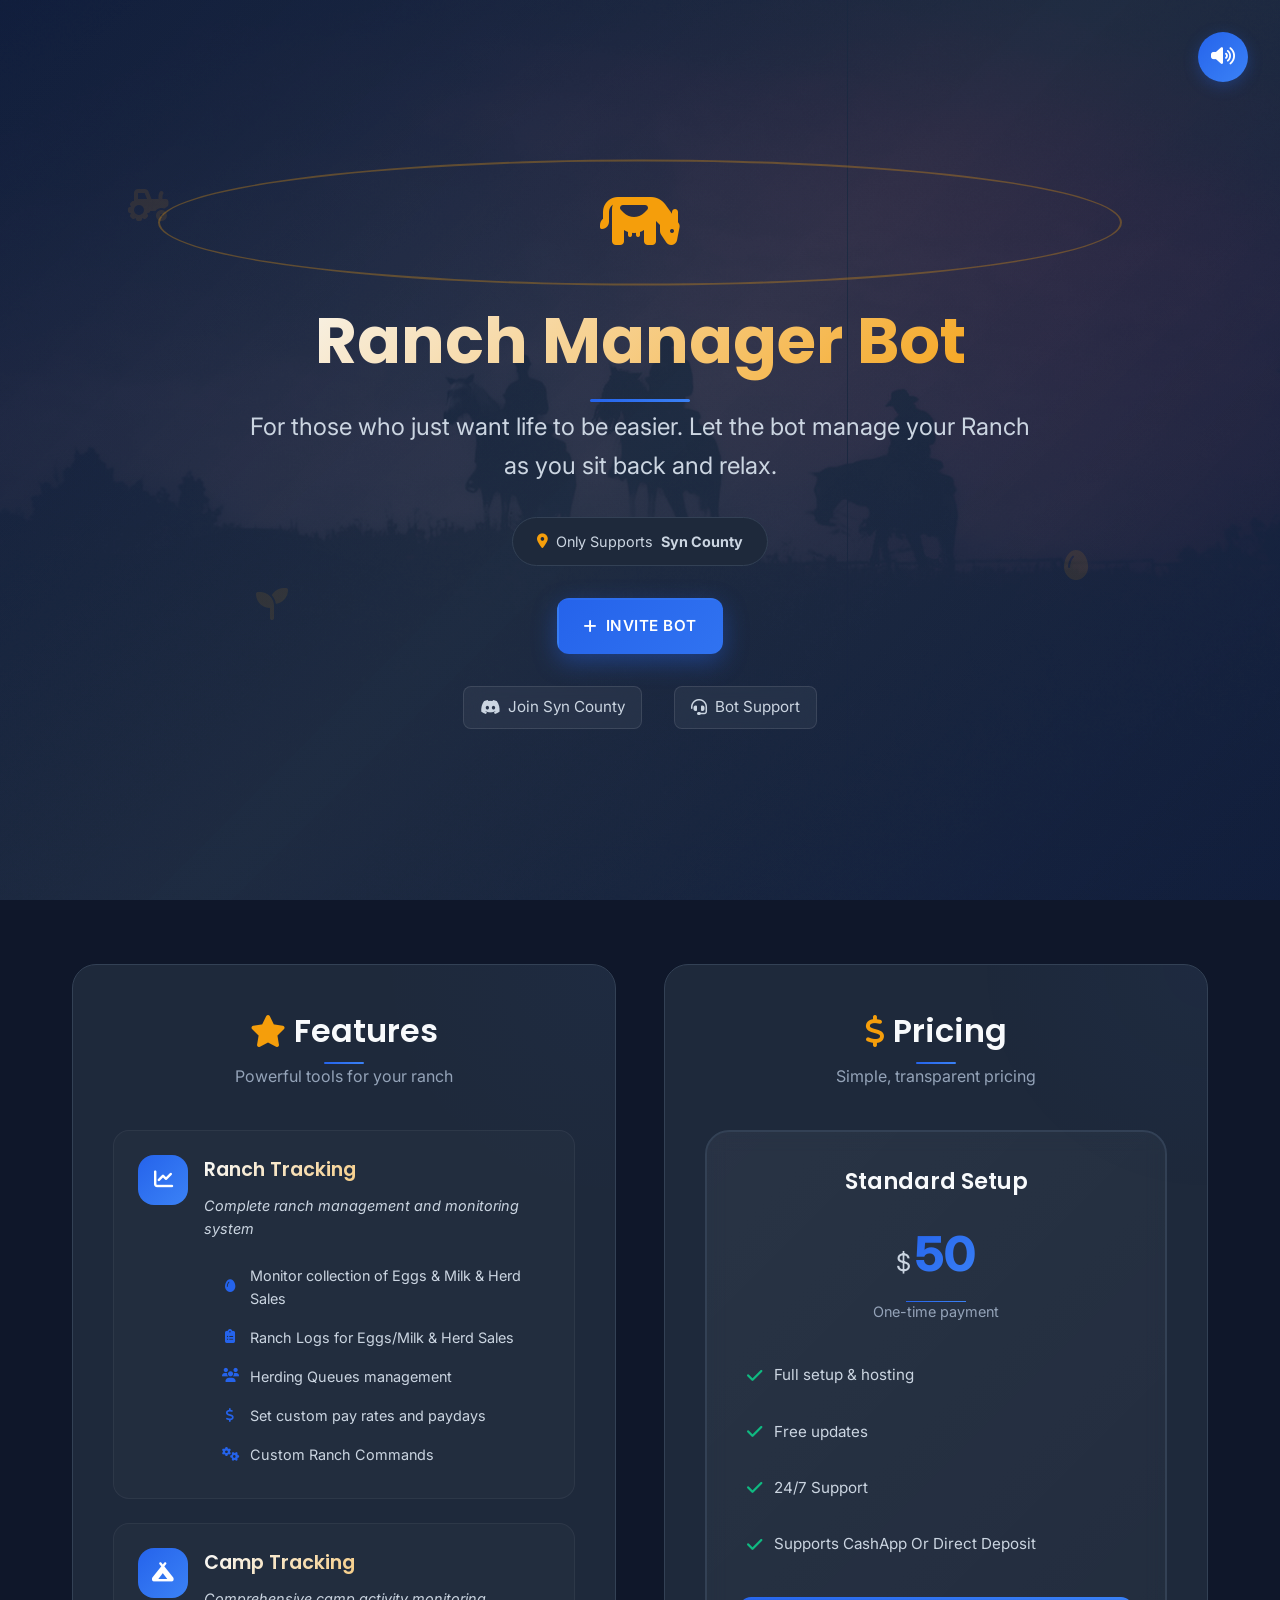
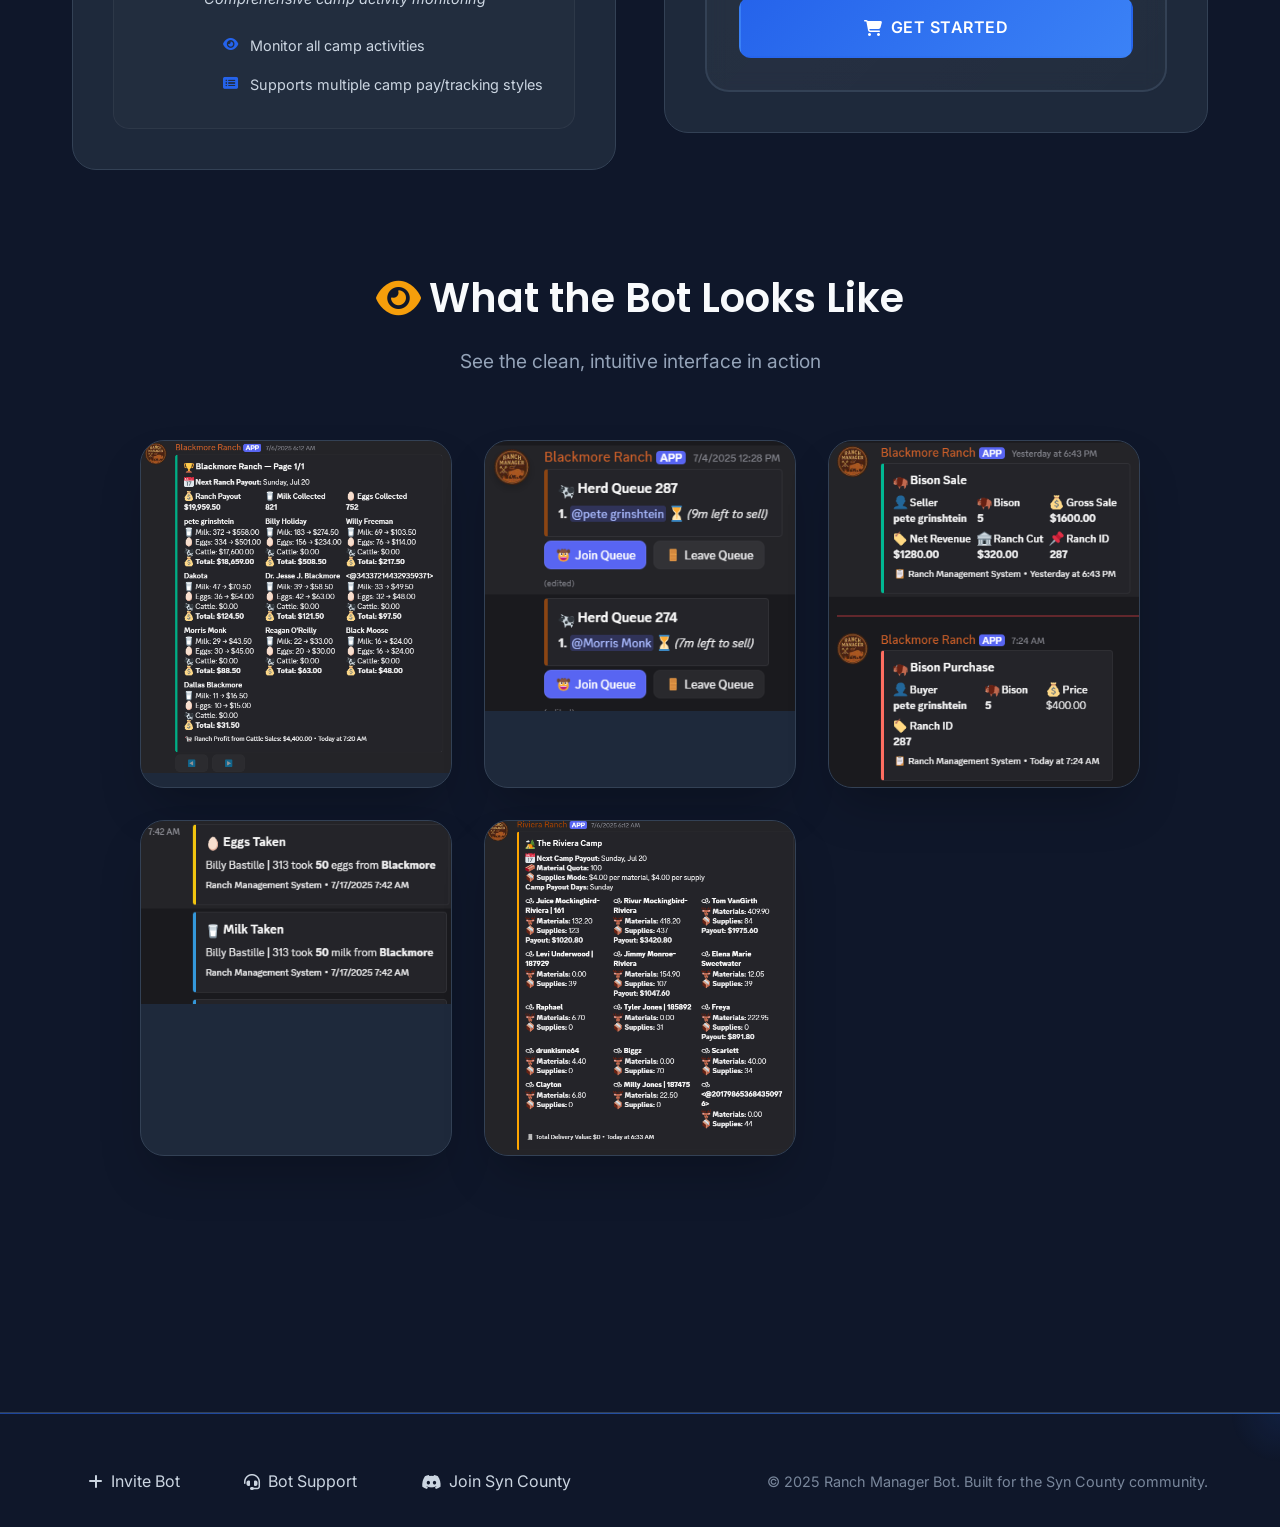
==== index.html @ 4e1237e1 "Update index.html" ====
<!DOCTYPE html>
<html lang="en">
<head>
  <meta charset="UTF-8" />
  <meta name="viewport" content="width=device-width, initial-scale=1.0"/>
  <title>Ranch Manager Bot - Automate Your Ranch Management</title>
  <meta name="description" content="Professional Discord bot for ranch and camp management. Features herding queues, logs, and connection tracking for Syn County.">
  <link href="style.css" rel="stylesheet" />
  <link href="https://fonts.googleapis.com/css2?family=Poppins:wght@300;400;500;600;700&family=Inter:wght@400;500;600&display=swap" rel="stylesheet">
  <link rel="stylesheet" href="https://cdnjs.cloudflare.com/ajax/libs/font-awesome/6.4.0/css/all.min.css">
</head>
<body>
  <!-- Hero Section -->
  <!-- Background Music -->
  <div class="music-player">
    <audio id="backgroundMusic" loop>
      <source src="assets/background-music.mp3" type="audio/mpeg">
      Your browser does not support the audio element.
    </audio>
    <button id="musicToggle" class="music-toggle" title="Toggle Background Music">
      <i class="fas fa-volume-up"></i>
    </button>
  </div>

  <div class="hero">
    <div class="hero-content">
      <div class="hero-icon">
        <i class="fas fa-cow"></i>
      </div>
      <h1 class="hero-title">Ranch Manager Bot</h1>
      <p class="hero-subtitle">For those who just want life to be easier. Let the bot manage your Ranch as you sit back and relax.</p>
      <div class="hero-badge">
        <i class="fas fa-map-marker-alt"></i>
        Only Supports <strong>Syn County</strong>
      </div>
      <div class="hero-buttons">
        <a href="https://discord.com/oauth2/authorize?client_id=1390728744540311693&permissions=8&scope=bot%20applications.commands" class="btn btn-primary">
          <i class="fas fa-plus"></i>
          Invite Bot
        </a>
      </div>
      <div class="hero-links">
        <a href="https://discord.gg/syncounty" class="hero-link">
          <i class="fab fa-discord"></i>
          Join Syn County
        </a>
        <a href="https://discord.gg/ztgGhPBHqQ" class="hero-link">
          <i class="fas fa-headset"></i>
          Bot Support
        </a>
      </div>
    </div>
    <div class="hero-decoration">
      <div class="floating-icon"><i class="fas fa-tractor"></i></div>
      <div class="floating-icon"><i class="fas fa-egg"></i></div>
      <div class="floating-icon"><i class="fas fa-seedling"></i></div>
    </div>
  </div>

  <div class="container">
    <!-- Features & Pricing Section -->
    <div class="section" id="features-pricing">
      <div class="features-pricing-grid">
        <!-- Features Block -->
        <div class="features-block">
          <div class="block-header">
            <h2><i class="fas fa-star"></i> Features</h2>
            <p>Powerful tools for your ranch</p>
          </div>
          <div class="features-list">
            <div class="feature-item">
              <div class="feature-icon">
                <i class="fas fa-chart-line"></i>
              </div>
              <div class="feature-content">
                <h3>Ranch Tracking</h3>
                <p class="feature-description">Complete ranch management and monitoring system</p>
                <ul class="feature-list">
                  <li><i class="fas fa-egg"></i> Monitor collection of Eggs & Milk & Herd Sales</li>
                  <li><i class="fas fa-clipboard-list"></i> Ranch Logs for Eggs/Milk & Herd Sales</li>
                  <li><i class="fas fa-users"></i> Herding Queues management</li>
                  <li><i class="fas fa-dollar-sign"></i> Set custom pay rates and paydays</li>
                  <li><i class="fas fa-cogs"></i> Custom Ranch Commands</li>
                </ul>
              </div>
            </div>
            <div class="feature-item">
              <div class="feature-icon">
                <i class="fas fa-campground"></i>
              </div>
              <div class="feature-content">
                <h3>Camp Tracking</h3>
                <p class="feature-description">Comprehensive camp activity monitoring</p>
                <ul class="feature-list">
                  <li><i class="fas fa-eye"></i> Monitor all camp activities</li>
                  <li><i class="fas fa-list-alt"></i> Supports multiple camp pay/tracking styles</li>
                </ul>
              </div>
            </div>
          </div>
        </div>

        <!-- Pricing Block -->
        <div class="pricing-block">
          <div class="block-header">
            <h2><i class="fas fa-dollar-sign"></i> Pricing</h2>
            <p>Simple, transparent pricing</p>
          </div>
          <div class="pricing-options">
            <div class="pricing-card compact">
              <div class="pricing-header">
                <h3>Standard Setup</h3>
                <div class="price">
                  <span class="currency">$</span>
                  <span class="amount">50</span>
                </div>
                <p class="price-subtitle">One-time payment</p>
              </div>
              <div class="pricing-features">
                <div class="pricing-feature">
                  <i class="fas fa-check"></i>
                  <span>Full setup & hosting</span>
                </div>
                <div class="pricing-feature">
                  <i class="fas fa-check"></i>
                  <span>Free updates</span>
                </div>
                <div class="pricing-feature">
                  <i class="fas fa-check"></i>
                  <span>24/7 Support</span>
                </div>
                <div class="pricing-feature">
                  <i class="fas fa-check"></i>
                  <span>Supports CashApp Or Direct Deposit</span>
                </div>
              </div>
              <a href="https://discord.gg/ztgGhPBHqQ" class="btn btn-pricing">
                <i class="fas fa-shopping-cart"></i>
                Get Started
              </a>
            </div>
          </div>
        </div>
      </div>
    </div>

    <!-- Bot Preview Section -->
    <div class="section" id="bot-preview">
      <div class="section-header">
        <h2><i class="fas fa-eye"></i> What the Bot Looks Like</h2>
        <p>See the clean, intuitive interface in action</p>
      </div>
      <div class="bot-gallery">
        <div class="gallery-grid">
          <div class="gallery-item" onclick="openLightbox('assets/1.png', 'Ranch Manager Bot - Herding Queue Interface')">
            <img src="assets/1.png" alt="Ranch Manager Bot - Herding Queue Interface" class="gallery-image" />
            <div class="gallery-overlay">
              <i class="fas fa-expand"></i>
              <span>Click to expand</span>
            </div>
          </div>
          <div class="gallery-item" onclick="openLightbox('assets/2.png', 'Ranch Manager Bot - Herd Logs')">
            <img src="assets/2.png" alt="Ranch Manager Bot - Herd Logs" class="gallery-image" />
            <div class="gallery-overlay">
              <i class="fas fa-expand"></i>
              <span>Click to expand</span>
            </div>
          </div>
          <div class="gallery-item" onclick="openLightbox('assets/3.png', 'Ranch Manager Bot - Ranch Tracking')">
            <img src="assets/3.png" alt="Ranch Manager Bot - Ranch Tracking" class="gallery-image" />
            <div class="gallery-overlay">
              <i class="fas fa-expand"></i>
              <span>Click to expand</span>
            </div>
          </div>
          <div class="gallery-item" onclick="openLightbox('assets/4.png', 'Ranch Manager Bot - Camp Management')">
            <img src="assets/4.png" alt="Ranch Manager Bot - Camp Management" class="gallery-image" />
            <div class="gallery-overlay">
              <i class="fas fa-expand"></i>
              <span>Click to expand</span>
            </div>
          </div>
          <div class="gallery-item" onclick="openLightbox('assets/5.png', 'Ranch Manager Bot - Settings & Configuration')">
            <img src="assets/5.png" alt="Ranch Manager Bot - Settings & Configuration" class="gallery-image" />
            <div class="gallery-overlay">
              <i class="fas fa-expand"></i>
              <span>Click to expand</span>
            </div>
          </div>
        </div>
      </div>
    </div>
  </div>

  <!-- Lightbox Modal -->
  <div id="lightbox" class="lightbox" onclick="closeLightbox()">
    <div class="lightbox-content">
      <span class="lightbox-close" onclick="closeLightbox()">&times;</span>
      <img id="lightbox-image" src="" alt="" />
      <div class="lightbox-caption" id="lightbox-caption"></div>
      <div class="lightbox-nav">
        <button class="lightbox-prev" onclick="navigateLightbox(-1)">
          <i class="fas fa-chevron-left"></i>
        </button>
        <button class="lightbox-next" onclick="navigateLightbox(1)">
          <i class="fas fa-chevron-right"></i>
        </button>
      </div>
    </div>
  </div>

  <!-- Footer -->
  <footer class="footer">
    <div class="footer-content">
      <div class="footer-links">
        <a href="https://discord.com/oauth2/authorize?client_id=1390728744540311693&permissions=8&scope=bot%20applications.commands" class="footer-link">
          <i class="fas fa-plus"></i>
          Invite Bot
        </a>
        <a href="https://discord.gg/ztgGhPBHqQ" class="footer-link">
          <i class="fas fa-headset"></i>
          Bot Support
        </a>
        <a href="https://discord.gg/syncounty" class="footer-link">
          <i class="fab fa-discord"></i>
          Join Syn County
        </a>
      </div>
      <p class="footer-text">© 2025 Ranch Manager Bot. Built for the Syn County community.</p>
    </div>
  </footer>

  <script>
    // Background Music Controller
    document.addEventListener('DOMContentLoaded', function() {
      const audio = document.getElementById('backgroundMusic');
      const musicToggle = document.getElementById('musicToggle');
      const icon = musicToggle.querySelector('i');
      
      // Set volume to 25%
      audio.volume = 0.25;
      
      // Auto-start music with user interaction fallback
      const startMusic = () => {
        audio.play().then(() => {
          console.log('Background music started automatically');
          musicToggle.classList.add('playing');
          icon.className = 'fas fa-volume-up';
          localStorage.setItem('backgroundMusicEnabled', 'true');
        }).catch(e => {
          console.log('Auto-play prevented by browser - waiting for user interaction');
          // If autoplay fails, set up one-time click listener to start music
          const startOnClick = () => {
            audio.play();
            musicToggle.classList.add('playing');
            icon.className = 'fas fa-volume-up';
            localStorage.setItem('backgroundMusicEnabled', 'true');
            document.removeEventListener('click', startOnClick);
          };
          document.addEventListener('click', startOnClick, { once: true });
        });
      };
      
      // Try to start music immediately
      startMusic();
      
      musicToggle.addEventListener('click', function() {
        if (audio.paused) {
          audio.play();
          icon.className = 'fas fa-volume-up';
          musicToggle.classList.add('playing');
          localStorage.setItem('backgroundMusicEnabled', 'true');
        } else {
          audio.pause();
          icon.className = 'fas fa-volume-mute';
          musicToggle.classList.remove('playing');
          localStorage.setItem('backgroundMusicEnabled', 'false');
        }
      });
      
      // Update button state when audio plays/pauses
      audio.addEventListener('play', function() {
        icon.className = 'fas fa-volume-up';
        musicToggle.classList.add('playing');
      });
      
      audio.addEventListener('pause', function() {
        icon.className = 'fas fa-volume-mute';
        musicToggle.classList.remove('playing');
      });
      
      // Smooth fade in effect when starting
      audio.addEventListener('play', function() {
        audio.volume = 0;
        const fadeIn = setInterval(function() {
          if (audio.volume < 0.10) {
            audio.volume += 0.01;
          } else {
            audio.volume = 0.10; // Ensure exact volume
            clearInterval(fadeIn);
          }
        }, 50);
      });
    });

    // Lightbox functionality
    const galleryImages = [
      { src: 'assets/1.png', alt: 'Ranch Manager Bot - Herding Queue Interface' },
      { src: 'assets/2.png', alt: 'Ranch Manager Bot - Herd Logs' },
      { src: 'assets/3.png', alt: 'Ranch Manager Bot - Ranch Tracking' },
      { src: 'assets/4.png', alt: 'Ranch Manager Bot - Camp Management' },
      { src: 'assets/5.png', alt: 'Ranch Manager Bot - Settings & Configuration' }
    ];
    
    let currentImageIndex = 0;

    function openLightbox(imageSrc, imageAlt) {
      const lightbox = document.getElementById('lightbox');
      const lightboxImage = document.getElementById('lightbox-image');
      const lightboxCaption = document.getElementById('lightbox-caption');
      
      // Find current image index
      currentImageIndex = galleryImages.findIndex(img => img.src === imageSrc);
      
      lightboxImage.src = imageSrc;
      lightboxImage.alt = imageAlt;
      lightboxCaption.textContent = imageAlt;
      
      lightbox.classList.add('active');
      document.body.style.overflow = 'hidden'; // Prevent scrolling
    }

    function closeLightbox() {
      const lightbox = document.getElementById('lightbox');
      lightbox.classList.remove('active');
      document.body.style.overflow = 'auto'; // Restore scrolling
    }

    function navigateLightbox(direction) {
      currentImageIndex += direction;
      
      // Wrap around
      if (currentImageIndex >= galleryImages.length) {
        currentImageIndex = 0;
      } else if (currentImageIndex < 0) {
        currentImageIndex = galleryImages.length - 1;
      }
      
      const currentImage = galleryImages[currentImageIndex];
      const lightboxImage = document.getElementById('lightbox-image');
      const lightboxCaption = document.getElementById('lightbox-caption');
      
      lightboxImage.src = currentImage.src;
      lightboxImage.alt = currentImage.alt;
      lightboxCaption.textContent = currentImage.alt;
    }

    // Close lightbox with Escape key
    document.addEventListener('keydown', function(e) {
      if (e.key === 'Escape') {
        closeLightbox();
      } else if (e.key === 'ArrowLeft') {
        navigateLightbox(-1);
      } else if (e.key === 'ArrowRight') {
        navigateLightbox(1);
      }
    });

    // Prevent lightbox from closing when clicking on the image
    document.addEventListener('DOMContentLoaded', function() {
      const lightboxContent = document.querySelector('.lightbox-content');
      if (lightboxContent) {
        lightboxContent.addEventListener('click', function(e) {
          e.stopPropagation();
        });
      }
    });
  </script>
</body>
</html>
---- style.css ----
/* Reset and Base Styles */
* {
  margin: 0;
  padding: 0;
  box-sizing: border-box;
}

:root {
  --primary-color: #2563eb;
  --primary-dark: #1d4ed8;
  --secondary-color: #64748b;
  --accent-color: #f59e0b;
  --success-color: #10b981;
  --background-dark: #0f172a;
  --surface-color: #1e293b;
  --surface-light: #334155;
  --text-primary: #f8fafc;
  --text-secondary: #cbd5e1;
  --text-muted: #94a3b8;
  --border-color: #334155;
  --gradient-primary: linear-gradient(135deg, #2563eb 0%, #3b82f6 100%);
  --gradient-secondary: linear-gradient(135deg, #64748b 0%, #94a3b8 100%);
  --shadow-lg: 0 25px 50px -12px rgba(0, 0, 0, 0.25);
  --shadow-xl: 0 35px 60px -12px rgba(0, 0, 0, 0.3);
}

body {
  font-family: 'Inter', -apple-system, BlinkMacSystemFont, 'Segoe UI', sans-serif;
  line-height: 1.6;
  color: var(--text-primary);
  background: var(--background-dark);
  overflow-x: hidden;
}

/* Background with enhanced overlay */
body::before {
  content: "";
  position: fixed;
  top: 0;
  left: 0;
  right: 0;
  bottom: 0;
  background: url('assets/bg.jpg') center center / cover no-repeat;
  z-index: -2;
}

body::after {
  content: "";
  position: fixed;
  top: 0;
  left: 0;
  right: 0;
  bottom: 0;
  background: linear-gradient(135deg, 
    rgba(15, 23, 42, 0.95) 0%, 
    rgba(30, 41, 59, 0.9) 50%, 
    rgba(15, 23, 42, 0.95) 100%);
  z-index: -1;
}

/* Smooth scrolling */
html {
  scroll-behavior: smooth;
}

/* Music Player */
.music-player {
  position: fixed;
  top: 2rem;
  right: 2rem;
  z-index: 1000;
}

.music-toggle {
  width: 50px;
  height: 50px;
  border-radius: 50%;
  background: var(--gradient-primary);
  border: none;
  color: white;
  font-size: 1.2rem;
  cursor: pointer;
  transition: all 0.3s ease;
  box-shadow: 0 4px 15px rgba(37, 99, 235, 0.3);
  display: flex;
  align-items: center;
  justify-content: center;
  position: relative;
  overflow: hidden;
}

.music-toggle::before {
  content: "";
  position: absolute;
  top: 0;
  left: 0;
  right: 0;
  bottom: 0;
  background: var(--gradient-primary);
  opacity: 0;
  transition: opacity 0.3s ease;
}

.music-toggle:hover {
  transform: scale(1.1);
  box-shadow: 0 6px 20px rgba(37, 99, 235, 0.4);
}

.music-toggle:hover::before {
  opacity: 1;
}

.music-toggle.playing {
  animation: pulse 2s infinite;
}

.music-toggle.playing::after {
  content: "";
  position: absolute;
  top: -5px;
  left: -5px;
  right: -5px;
  bottom: -5px;
  border: 2px solid var(--primary-color);
  border-radius: 50%;
  opacity: 0.5;
  animation: musicWave 2s infinite;
}

.music-toggle i {
  position: relative;
  z-index: 2;
  transition: transform 0.3s ease;
}

.music-toggle:hover i {
  transform: scale(1.1);
}

@keyframes pulse {
  0%, 100% {
    box-shadow: 0 4px 15px rgba(37, 99, 235, 0.3);
  }
  50% {
    box-shadow: 0 4px 15px rgba(37, 99, 235, 0.6);
  }
}

@keyframes musicWave {
  0% {
    transform: scale(1);
    opacity: 0.5;
  }
  100% {
    transform: scale(1.3);
    opacity: 0;
  }
}

/* Responsive adjustments for music player */
@media (max-width: 768px) {
  .music-player {
    top: 1rem;
    right: 1rem;
  }
  
  .music-toggle {
    width: 45px;
    height: 45px;
    font-size: 1.1rem;
  }
}

/* Hero Section */
.hero {
  min-height: 100vh;
  display: flex;
  align-items: center;
  justify-content: center;
  position: relative;
  padding: 2rem;
  background: linear-gradient(135deg, 
    rgba(37, 99, 235, 0.1) 0%, 
    rgba(59, 130, 246, 0.05) 50%, 
    rgba(37, 99, 235, 0.1) 100%);
}

.hero-content {
  text-align: center;
  max-width: 800px;
  z-index: 10;
}

.hero-icon {
  font-size: 4rem;
  color: var(--accent-color);
  margin-bottom: 1rem;
  animation: float 3s ease-in-out infinite;
  position: relative;
}

.hero-icon::after {
  content: "";
  position: absolute;
  top: 50%;
  left: 50%;
  transform: translate(-50%, -50%);
  width: 120%;
  height: 120%;
  border: 2px solid var(--accent-color);
  border-radius: 50%;
  opacity: 0.3;
  animation: ping 2s ease-in-out infinite;
}

.hero-title {
  font-family: 'Poppins', sans-serif;
  font-size: clamp(2.5rem, 5vw, 4rem);
  font-weight: 700;
  margin-bottom: 1rem;
  background: linear-gradient(135deg, var(--text-primary) 0%, var(--accent-color) 50%, var(--primary-color) 100%);
  background-size: 200% 200%;
  -webkit-background-clip: text;
  -webkit-text-fill-color: transparent;
  background-clip: text;
  animation: gradientShift 4s ease-in-out infinite;
  position: relative;
}

.hero-title::after {
  content: "";
  position: absolute;
  bottom: -10px;
  left: 50%;
  transform: translateX(-50%);
  width: 100px;
  height: 3px;
  background: var(--gradient-primary);
  border-radius: 2px;
  animation: expand 2s ease-in-out infinite;
}

.hero-subtitle {
  font-size: clamp(1.1rem, 2.5vw, 1.5rem);
  color: var(--text-secondary);
  margin-bottom: 2rem;
  font-weight: 400;
  animation: fadeInUp 1s ease-out 0.5s both;
}

.hero-badge {
  display: inline-flex;
  align-items: center;
  gap: 0.5rem;
  background: var(--surface-color);
  border: 1px solid var(--border-color);
  padding: 0.75rem 1.5rem;
  border-radius: 50px;
  margin-bottom: 2rem;
  font-size: 0.9rem;
  color: var(--text-secondary);
  backdrop-filter: blur(10px);
  position: relative;
  overflow: hidden;
  animation: fadeInUp 1s ease-out 0.7s both;
}

.hero-badge::before {
  content: "";
  position: absolute;
  top: 0;
  left: -100%;
  width: 100%;
  height: 100%;
  background: linear-gradient(90deg, transparent, rgba(255, 255, 255, 0.1), transparent);
  animation: shimmer 3s ease-in-out infinite;
}

.hero-badge i {
  color: var(--accent-color);
  animation: pulse 2s ease-in-out infinite;
}

@keyframes ping {
  75%, 100% {
    transform: translate(-50%, -50%) scale(1.2);
    opacity: 0;
  }
}

@keyframes gradientShift {
  0%, 100% {
    background-position: 0% 50%;
  }
  50% {
    background-position: 100% 50%;
  }
}

@keyframes expand {
  0%, 100% {
    width: 100px;
  }
  50% {
    width: 150px;
  }
}

@keyframes fadeInUp {
  from {
    opacity: 0;
    transform: translateY(30px);
  }
  to {
    opacity: 1;
    transform: translateY(0);
  }
}

@keyframes shimmer {
  0% {
    left: -100%;
  }
  50%, 100% {
    left: 100%;
  }
}

.hero-buttons {
  display: flex;
  gap: 1rem;
  justify-content: center;
  flex-wrap: wrap;
  margin-bottom: 2rem;
}

.hero-links {
  display: flex;
  gap: 2rem;
  justify-content: center;
  flex-wrap: wrap;
}

.hero-link {
  display: flex;
  align-items: center;
  gap: 0.5rem;
  color: var(--text-secondary);
  text-decoration: none;
  font-size: 0.95rem;
  transition: all 0.3s ease;
  padding: 0.5rem 1rem;
  border-radius: 0.5rem;
  background: rgba(255, 255, 255, 0.05);
  border: 1px solid rgba(255, 255, 255, 0.1);
  backdrop-filter: blur(10px);
}

.hero-link:hover {
  color: var(--text-primary);
  background: rgba(255, 255, 255, 0.1);
  border-color: var(--primary-color);
  transform: translateY(-2px);
}

.hero-link i {
  font-size: 1rem;
}

/* Floating decorations */
.hero-decoration {
  position: absolute;
  top: 0;
  left: 0;
  right: 0;
  bottom: 0;
  pointer-events: none;
  z-index: 1;
}

.floating-icon {
  position: absolute;
  font-size: 2rem;
  color: var(--accent-color);
  opacity: 0.1;
  animation: floatRandom 6s ease-in-out infinite;
}

.floating-icon:nth-child(1) {
  top: 20%;
  left: 10%;
  animation-delay: 0s;
}

.floating-icon:nth-child(2) {
  top: 60%;
  right: 15%;
  animation-delay: 2s;
}

.floating-icon:nth-child(3) {
  bottom: 30%;
  left: 20%;
  animation-delay: 4s;
}

/* Container */
.container {
  max-width: 1200px;
  margin: 0 auto;
  padding: 4rem 2rem;
}

/* Section Styles */
.section {
  margin-bottom: 6rem;
}

.section-header {
  text-align: center;
  margin-bottom: 4rem;
}

.section-header h2 {
  font-family: 'Poppins', sans-serif;
  font-size: clamp(2rem, 4vw, 2.5rem);
  font-weight: 600;
  color: var(--text-primary);
  margin-bottom: 1rem;
  display: flex;
  align-items: center;
  justify-content: center;
  gap: 0.5rem;
}

.section-header h2 i {
  color: var(--accent-color);
}

.section-header p {
  font-size: 1.2rem;
  color: var(--text-muted);
  max-width: 600px;
  margin: 0 auto;
}

/* Features & Pricing Side-by-Side Layout */
.features-pricing-grid {
  display: grid;
  grid-template-columns: 1fr 1fr;
  gap: 3rem;
  align-items: start;
}

.features-block,
.pricing-block {
  background: var(--surface-color);
  border: 1px solid var(--border-color);
  border-radius: 1.5rem;
  padding: 2.5rem;
  backdrop-filter: blur(10px);
  transition: all 0.3s ease;
  position: relative;
  overflow: hidden;
  animation: slideUp 0.6s ease-out;
}

/* Staggered animation for blocks */
.features-block {
  animation-delay: 0.2s;
}

.pricing-block {
  animation-delay: 0.4s;
}

.features-block::before,
.pricing-block::before {
  content: "";
  position: absolute;
  top: 0;
  left: 0;
  right: 0;
  height: 4px;
  background: var(--gradient-primary);
  transform: scaleX(0);
  transition: transform 0.3s ease;
}

.features-block:hover::before,
.pricing-block:hover::before {
  transform: scaleX(1);
}

.features-block:hover,
.pricing-block:hover {
  transform: translateY(-5px);
  box-shadow: var(--shadow-xl);
  border-color: var(--primary-color);
}

/* Add animated background pattern */
.features-block::after,
.pricing-block::after {
  content: "";
  position: absolute;
  top: -50%;
  right: -50%;
  width: 100%;
  height: 100%;
  background: radial-gradient(circle, rgba(37, 99, 235, 0.03) 0%, transparent 50%);
  animation: pulse 4s ease-in-out infinite;
  pointer-events: none;
}

.pricing-block::after {
  animation-delay: 2s;
}

.block-header {
  text-align: center;
  margin-bottom: 2.5rem;
  position: relative;
}

.block-header h2 {
  font-family: 'Poppins', sans-serif;
  font-size: 2rem;
  font-weight: 600;
  color: var(--text-primary);
  margin-bottom: 0.5rem;
  display: flex;
  align-items: center;
  justify-content: center;
  gap: 0.5rem;
  position: relative;
}

.block-header h2::after {
  content: "";
  position: absolute;
  bottom: -8px;
  left: 50%;
  transform: translateX(-50%);
  width: 40px;
  height: 2px;
  background: var(--gradient-primary);
  border-radius: 2px;
}

.block-header h2 i {
  color: var(--accent-color);
  animation: iconBounce 2s ease-in-out infinite;
}

.block-header p {
  font-size: 1rem;
  color: var(--text-muted);
}

/* Features List Styles */
.features-list {
  display: flex;
  flex-direction: column;
  gap: 1.5rem;
}

.feature-item {
  display: flex;
  align-items: flex-start;
  gap: 1rem;
  padding: 1.5rem;
  background: rgba(255, 255, 255, 0.02);
  border-radius: 1rem;
  border: 1px solid rgba(255, 255, 255, 0.05);
  transition: all 0.3s ease;
  position: relative;
  overflow: hidden;
}

.feature-item::before {
  content: "";
  position: absolute;
  left: 0;
  top: 0;
  bottom: 0;
  width: 3px;
  background: var(--gradient-primary);
  transform: scaleY(0);
  transition: transform 0.3s ease;
}

.feature-item:hover::before {
  transform: scaleY(1);
}

.feature-item:hover {
  background: rgba(255, 255, 255, 0.08);
  transform: translateX(8px);
  box-shadow: 0 8px 25px rgba(37, 99, 235, 0.1);
}

.feature-item .feature-icon {
  width: 50px;
  height: 50px;
  background: var(--gradient-primary);
  border-radius: 1rem;
  display: flex;
  align-items: center;
  justify-content: center;
  font-size: 1.2rem;
  color: white;
  flex-shrink: 0;
  position: relative;
  overflow: hidden;
}

.feature-item .feature-icon::before {
  content: "";
  position: absolute;
  top: 0;
  left: -100%;
  width: 100%;
  height: 100%;
  background: linear-gradient(90deg, transparent, rgba(255, 255, 255, 0.3), transparent);
  transition: left 0.6s ease;
}

.feature-item:hover .feature-icon::before {
  left: 100%;
}

.feature-content h3 {
  font-family: 'Poppins', sans-serif;
  font-size: 1.2rem;
  font-weight: 600;
  color: var(--text-primary);
  margin-bottom: 0.5rem;
  background: linear-gradient(135deg, var(--text-primary) 0%, var(--accent-color) 100%);
  -webkit-background-clip: text;
  -webkit-text-fill-color: transparent;
  background-clip: text;
}

.feature-content p {
  color: var(--text-secondary);
  font-size: 0.9rem;
  line-height: 1.6;
  margin-bottom: 0.25rem;
}

.feature-content p:last-child {
  margin-bottom: 0;
}

.feature-description {
  color: var(--text-secondary);
  margin-bottom: 1rem !important;
  font-style: italic;
  font-size: 0.95rem;
}

.feature-list {
  list-style: none;
  padding: 0;
  margin: 0;
}

.feature-list li {
  display: flex;
  align-items: center;
  gap: 0.75rem;
  padding: 0.5rem 0;
  color: var(--text-secondary);
  transition: all 0.3s ease;
  border-left: 2px solid transparent;
  padding-left: 1rem;
  font-size: 0.9rem;
}

.feature-list li:hover {
  color: var(--primary-color);
  border-left-color: var(--primary-color);
  transform: translateX(5px);
}

.feature-list li i {
  color: var(--primary-color);
  font-size: 0.85rem;
  width: 16px;
  text-align: center;
  transition: transform 0.3s ease;
  flex-shrink: 0;
}

.feature-list li:hover i {
  transform: scale(1.2);
}

/* Pricing Options Styles */
.pricing-options {
  display: flex;
  flex-direction: column;
  gap: 1.5rem;
}

.pricing-card.compact {
  padding: 2rem;
  border-radius: 1.5rem;
  background: linear-gradient(135deg, rgba(255, 255, 255, 0.05) 0%, rgba(255, 255, 255, 0.02) 100%);
  border: 2px solid var(--border-color);
  transition: all 0.4s ease;
  position: relative;
  overflow: hidden;
}

.pricing-card.compact::before {
  content: "";
  position: absolute;
  top: 0;
  left: 0;
  right: 0;
  bottom: 0;
  background: var(--gradient-primary);
  opacity: 0;
  transition: opacity 0.4s ease;
  z-index: -1;
}

.pricing-card.compact:hover::before {
  opacity: 0.03;
}

.pricing-card.compact:hover {
  background: rgba(255, 255, 255, 0.08);
  transform: translateY(-8px) scale(1.02);
  box-shadow: 0 20px 40px rgba(37, 99, 235, 0.2);
  border-color: var(--primary-color);
}

.pricing-card.compact .pricing-header {
  text-align: center;
  margin-bottom: 2rem;
  position: relative;
}

.pricing-card.compact .pricing-header h3 {
  font-size: 1.4rem;
  margin-bottom: 1rem;
  color: var(--text-primary);
  position: relative;
}

.pricing-card.compact .price {
  margin-bottom: 0.5rem;
  position: relative;
}

.pricing-card.compact .price::after {
  content: "";
  position: absolute;
  bottom: -10px;
  left: 50%;
  transform: translateX(-50%);
  width: 60px;
  height: 1px;
  background: var(--gradient-primary);
}

.pricing-card.compact .currency {
  font-size: 1.5rem;
}

.pricing-card.compact .amount {
  font-size: 3rem;
  font-weight: 800;
  background: var(--gradient-primary);
  -webkit-background-clip: text;
  -webkit-text-fill-color: transparent;
  background-clip: text;
}

.pricing-card.compact .pricing-features {
  margin-bottom: 2rem;
}

.pricing-card.compact .pricing-feature {
  margin-bottom: 1rem;
  font-size: 0.95rem;
  transition: all 0.2s ease;
  padding: 0.5rem;
  border-radius: 0.5rem;
}

.pricing-card.compact .pricing-feature:hover {
  background: rgba(255, 255, 255, 0.05);
  transform: translateX(5px);
}

.pricing-card.compact .pricing-feature i {
  color: var(--success-color);
  animation: checkmark 0.5s ease-out;
}

.pricing-card.compact .btn-pricing {
  padding: 1rem 1.5rem;
  font-size: 1rem;
  position: relative;
  overflow: hidden;
}

.pricing-card.compact .btn-pricing::before {
  content: "";
  position: absolute;
  top: 50%;
  left: 50%;
  width: 0;
  height: 0;
  background: rgba(255, 255, 255, 0.2);
  border-radius: 50%;
  transform: translate(-50%, -50%);
  transition: all 0.5s ease;
}

.pricing-card.compact .btn-pricing:hover::before {
  width: 300px;
  height: 300px;
}

/* Add new keyframe animations */
@keyframes slideUp {
  from {
    opacity: 0;
    transform: translateY(30px);
  }
  to {
    opacity: 1;
    transform: translateY(0);
  }
}

@keyframes pulse {
  0%, 100% {
    opacity: 0.3;
    transform: scale(1);
  }
  50% {
    opacity: 0.8;
    transform: scale(1.1);
  }
}

@keyframes iconBounce {
  0%, 100% {
    transform: translateY(0);
  }
  50% {
    transform: translateY(-3px);
  }
}

@keyframes checkmark {
  0% {
    transform: scale(0);
  }
  50% {
    transform: scale(1.2);
  }
  100% {
    transform: scale(1);
  }
}

/* Legacy Features Grid - Keep for other sections if needed */
.features-grid {
  display: grid;
  grid-template-columns: repeat(auto-fit, minmax(300px, 1fr));
  gap: 2rem;
}

.feature-card {
  background: var(--surface-color);
  border: 1px solid var(--border-color);
  border-radius: 1rem;
  padding: 2rem;
  text-align: center;
  transition: all 0.3s ease;
  backdrop-filter: blur(10px);
  position: relative;
  overflow: hidden;
}

.feature-card::before {
  content: "";
  position: absolute;
  top: 0;
  left: 0;
  right: 0;
  height: 3px;
  background: var(--gradient-primary);
  transform: scaleX(0);
  transition: transform 0.3s ease;
}

.feature-card:hover::before {
  transform: scaleX(1);
}

.feature-card:hover {
  transform: translateY(-5px);
  box-shadow: var(--shadow-lg);
  border-color: var(--primary-color);
}

.feature-card .feature-icon {
  width: 60px;
  height: 60px;
  background: var(--gradient-primary);
  border-radius: 1rem;
  display: flex;
  align-items: center;
  justify-content: center;
  margin: 0 auto 1.5rem;
  font-size: 1.5rem;
  color: white;
}

.feature-card h3 {
  font-family: 'Poppins', sans-serif;
  font-size: 1.4rem;
  font-weight: 600;
  color: var(--text-primary);
  margin-bottom: 1rem;
}

.feature-card p {
  color: var(--text-secondary);
  line-height: 1.7;
}

/* Bot Gallery Section */
.bot-gallery {
  max-width: 1000px;
  margin: 0 auto;
}

.gallery-grid {
  display: grid;
  grid-template-columns: repeat(auto-fit, minmax(280px, 1fr));
  gap: 2rem;
  margin-bottom: 2rem;
}

.gallery-item {
  position: relative;
  border-radius: 1.5rem;
  overflow: hidden;
  box-shadow: var(--shadow-lg);
  background: var(--surface-color);
  border: 1px solid var(--border-color);
  transition: all 0.4s cubic-bezier(0.4, 0, 0.2, 1);
  cursor: pointer;
  animation: galleryFadeIn 0.6s ease-out;
}

.gallery-overlay {
  position: absolute;
  top: 0;
  left: 0;
  right: 0;
  bottom: 0;
  background: linear-gradient(135deg, rgba(37, 99, 235, 0.9) 0%, rgba(124, 58, 237, 0.9) 100%);
  color: white;
  display: flex;
  flex-direction: column;
  align-items: center;
  justify-content: center;
  opacity: 0;
  transition: all 0.3s ease;
  backdrop-filter: blur(2px);
}

.gallery-item:hover .gallery-overlay {
  opacity: 1;
}

.gallery-overlay i {
  font-size: 2rem;
  margin-bottom: 0.5rem;
  animation: bounce 2s infinite;
}

.gallery-overlay span {
  font-size: 0.9rem;
  font-weight: 500;
  text-transform: uppercase;
  letter-spacing: 0.5px;
}

/* Staggered animation for gallery items */
.gallery-item:nth-child(1) { animation-delay: 0.1s; }
.gallery-item:nth-child(2) { animation-delay: 0.2s; }
.gallery-item:nth-child(3) { animation-delay: 0.3s; }
.gallery-item:nth-child(4) { animation-delay: 0.4s; }
.gallery-item:nth-child(5) { animation-delay: 0.5s; }

.gallery-item:hover {
  transform: translateY(-10px) scale(1.02);
  box-shadow: 0 25px 50px rgba(37, 99, 235, 0.3);
  border-color: var(--primary-color);
}

.gallery-image {
  width: 100%;
  height: auto;
  display: block;
  transition: transform 0.4s ease;
}

.gallery-item:hover .gallery-image {
  transform: scale(1.05);
}

/* Add a beautiful overlay with gradient and icon */
.gallery-item::before {
  content: "";
  position: absolute;
  top: 0;
  left: 0;
  right: 0;
  bottom: 0;
  background: linear-gradient(135deg, 
    rgba(37, 99, 235, 0.2) 0%, 
    rgba(59, 130, 246, 0.1) 50%, 
    rgba(37, 99, 235, 0.2) 100%);
  opacity: 0;
  transition: opacity 0.4s ease;
  z-index: 2;
}

.gallery-item::after {
  content: "🔍";
  position: absolute;
  top: 50%;
  left: 50%;
  transform: translate(-50%, -50%) scale(0);
  font-size: 2rem;
  color: white;
  z-index: 3;
  transition: all 0.4s cubic-bezier(0.68, -0.55, 0.265, 1.55);
}

.gallery-item:hover::before {
  opacity: 1;
}

.gallery-item:hover::after {
  transform: translate(-50%, -50%) scale(1);
}

/* Add animated border effect */
.gallery-item {
  position: relative;
}

.gallery-item::before {
  content: "";
  position: absolute;
  top: -2px;
  left: -2px;
  right: -2px;
  bottom: -2px;
  background: linear-gradient(45deg, var(--primary-color), var(--accent-color), var(--primary-color));
  border-radius: 1.5rem;
  opacity: 0;
  z-index: -1;
  transition: opacity 0.4s ease;
  animation: borderGlow 3s ease-in-out infinite;
}

.gallery-item:hover::before {
  opacity: 0.5;
}

@keyframes galleryFadeIn {
  from {
    opacity: 0;
    transform: translateY(20px) scale(0.9);
  }
  to {
    opacity: 1;
    transform: translateY(0) scale(1);
  }
}

@keyframes bounce {
  0%, 20%, 50%, 80%, 100% {
    transform: translateY(0);
  }
  40% {
    transform: translateY(-10px);
  }
  60% {
    transform: translateY(-5px);
  }
}

/* Lightbox Styles */
.lightbox {
  position: fixed;
  top: 0;
  left: 0;
  width: 100%;
  height: 100%;
  background: rgba(0, 0, 0, 0.9);
  display: flex;
  align-items: center;
  justify-content: center;
  z-index: 2000;
  opacity: 0;
  visibility: hidden;
  transition: all 0.3s ease;
}

.lightbox.active {
  opacity: 1;
  visibility: visible;
}

.lightbox-content {
  position: relative;
  max-width: 90vw;
  max-height: 90vh;
  display: flex;
  flex-direction: column;
  align-items: center;
}

.lightbox-close {
  position: absolute;
  top: -40px;
  right: 0;
  color: white;
  font-size: 2rem;
  cursor: pointer;
  z-index: 2001;
  transition: color 0.3s ease;
  width: 40px;
  height: 40px;
  display: flex;
  align-items: center;
  justify-content: center;
  border-radius: 50%;
  background: rgba(255, 255, 255, 0.1);
}

.lightbox-close:hover {
  color: var(--primary-color);
  background: rgba(255, 255, 255, 0.2);
}

#lightbox-image {
  max-width: 100%;
  max-height: 80vh;
  border-radius: 0.5rem;
  box-shadow: 0 20px 60px rgba(0, 0, 0, 0.5);
  transition: transform 0.3s ease;
}

.lightbox-caption {
  color: white;
  text-align: center;
  margin-top: 1rem;
  font-size: 1rem;
  font-weight: 500;
  max-width: 600px;
}

.lightbox-nav {
  position: absolute;
  top: 50%;
  transform: translateY(-50%);
  width: 100%;
  display: flex;
  justify-content: space-between;
  pointer-events: none;
}

.lightbox-prev,
.lightbox-next {
  background: rgba(255, 255, 255, 0.1);
  border: none;
  color: white;
  font-size: 1.5rem;
  padding: 1rem;
  border-radius: 50%;
  cursor: pointer;
  transition: all 0.3s ease;
  pointer-events: auto;
  backdrop-filter: blur(10px);
  width: 50px;
  height: 50px;
  display: flex;
  align-items: center;
  justify-content: center;
}

.lightbox-prev:hover,
.lightbox-next:hover {
  background: var(--primary-color);
  transform: scale(1.1);
}

.lightbox-prev {
  margin-left: -60px;
}

.lightbox-next {
  margin-right: -60px;
}

@keyframes borderGlow {
  0%, 100% {
    background-position: 0% 50%;
  }
  50% {
    background-position: 100% 50%;
  }
}

/* Bot Preview Section - Keep for legacy support */
.bot-preview-container {
  max-width: 800px;
  margin: 0 auto;
}

.bot-image-wrapper {
  position: relative;
  border-radius: 1.5rem;
  overflow: hidden;
  box-shadow: var(--shadow-xl);
  background: var(--surface-color);
  border: 1px solid var(--border-color);
  transition: all 0.3s ease;
}

.bot-image-wrapper:hover {
  transform: translateY(-5px);
  box-shadow: 0 40px 80px -12px rgba(0, 0, 0, 0.4);
}

.bot-preview-image {
  width: 100%;
  height: auto;
  display: block;
  transition: transform 0.3s ease;
}

.bot-image-wrapper:hover .bot-preview-image {
  transform: scale(1.02);
}

.image-caption {
  padding: 1.5rem 2rem;
  text-align: center;
  background: var(--surface-color);
  border-top: 1px solid var(--border-color);
}

.image-caption p {
  color: var(--text-secondary);
  font-size: 0.95rem;
  margin: 0;
  font-style: italic;
}

/* Demo Section - Keep for legacy support */
.demo-container {
  display: grid;
  grid-template-columns: 1fr 1fr;
  gap: 3rem;
  align-items: center;
}

.demo-wrapper {
  position: relative;
  border-radius: 1rem;
  overflow: hidden;
  box-shadow: var(--shadow-xl);
}

.demo-image {
  width: 100%;
  height: auto;
  display: block;
  transition: transform 0.3s ease;
}

.demo-overlay {
  position: absolute;
  top: 50%;
  left: 50%;
  transform: translate(-50%, -50%);
  width: 80px;
  height: 80px;
  background: rgba(37, 99, 235, 0.9);
  border-radius: 50%;
  display: flex;
  align-items: center;
  justify-content: center;
  font-size: 2rem;
  color: white;
  opacity: 0;
  transition: all 0.3s ease;
  cursor: pointer;
}

.demo-wrapper:hover .demo-overlay {
  opacity: 1;
}

.demo-wrapper:hover .demo-image {
  transform: scale(1.05);
}

.demo-feature {
  display: flex;
  align-items: center;
  gap: 1rem;
  padding: 1rem;
  background: var(--surface-color);
  border-radius: 0.5rem;
  margin-bottom: 1rem;
  border: 1px solid var(--border-color);
}

.demo-feature i {
  color: var(--success-color);
  font-size: 1.2rem;
}

.demo-feature span {
  color: var(--text-secondary);
  font-weight: 500;
}

/* Pricing Grid */
.pricing-grid {
  display: grid;
  grid-template-columns: repeat(auto-fit, minmax(350px, 1fr));
  gap: 2rem;
  max-width: 800px;
  margin: 0 auto;
}

.pricing-card {
  background: var(--surface-color);
  border: 2px solid var(--border-color);
  border-radius: 1.5rem;
  padding: 2.5rem;
  position: relative;
  transition: all 0.3s ease;
  backdrop-filter: blur(10px);
}

.pricing-featured {
  border-color: var(--primary-color);
  transform: scale(1.05);
  box-shadow: var(--shadow-xl);
}

.pricing-badge {
  position: absolute;
  top: -12px;
  left: 50%;
  transform: translateX(-50%);
  background: var(--gradient-primary);
  color: white;
  padding: 0.5rem 1.5rem;
  border-radius: 50px;
  font-size: 0.875rem;
  font-weight: 600;
}

.pricing-header {
  text-align: center;
  margin-bottom: 2rem;
}

.pricing-header h3 {
  font-family: 'Poppins', sans-serif;
  font-size: 1.5rem;
  font-weight: 600;
  color: var(--text-primary);
  margin-bottom: 1rem;
}

.price {
  display: flex;
  align-items: baseline;
  justify-content: center;
  gap: 0.25rem;
  margin-bottom: 0.5rem;
}

.currency {
  font-size: 1.5rem;
  color: var(--text-secondary);
}

.amount {
  font-size: 3rem;
  font-weight: 700;
  color: var(--text-primary);
}

.price-subtitle {
  color: var(--text-muted);
  font-size: 0.9rem;
}

.pricing-features {
  margin-bottom: 2rem;
}

.pricing-feature {
  display: flex;
  align-items: center;
  gap: 0.75rem;
  margin-bottom: 1rem;
  color: var(--text-secondary);
}

.pricing-feature i {
  color: var(--success-color);
  font-size: 1.1rem;
}

/* Buttons */
.btn {
  display: inline-flex;
  align-items: center;
  gap: 0.5rem;
  padding: 0.875rem 1.5rem;
  border-radius: 0.75rem;
  font-weight: 600;
  text-decoration: none;
  transition: all 0.3s cubic-bezier(0.4, 0, 0.2, 1);
  cursor: pointer;
  border: none;
  font-size: 0.95rem;
  position: relative;
  overflow: hidden;
  text-transform: uppercase;
  letter-spacing: 0.5px;
}

.btn::before {
  content: "";
  position: absolute;
  top: 0;
  left: -100%;
  width: 100%;
  height: 100%;
  background: linear-gradient(90deg, transparent, rgba(255, 255, 255, 0.2), transparent);
  transition: left 0.6s ease;
}

.btn:hover::before {
  left: 100%;
}

.btn::after {
  content: "";
  position: absolute;
  top: 50%;
  left: 50%;
  width: 0;
  height: 0;
  background: rgba(255, 255, 255, 0.3);
  border-radius: 50%;
  transform: translate(-50%, -50%);
  transition: all 0.5s ease;
}

.btn:active::after {
  width: 300px;
  height: 300px;
  transition: all 0s;
}

.btn-primary {
  background: var(--gradient-primary);
  color: white;
  box-shadow: 0 8px 25px rgba(37, 99, 235, 0.4);
  border: 2px solid transparent;
  background-size: 200% 200%;
  animation: gradientMove 3s ease infinite;
}

.btn-primary:hover {
  transform: translateY(-3px);
  box-shadow: 0 15px 35px rgba(37, 99, 235, 0.6);
  animation-play-state: paused;
}

.btn-primary:active {
  transform: translateY(-1px);
}

.btn-secondary {
  background: var(--surface-color);
  color: var(--text-primary);
  border: 2px solid var(--border-color);
  position: relative;
}

.btn-secondary::before {
  background: var(--gradient-primary);
  opacity: 0;
  transition: opacity 0.3s ease;
}

.btn-secondary:hover {
  background: transparent;
  border-color: var(--primary-color);
  color: white;
  transform: translateY(-3px);
  box-shadow: var(--shadow-lg);
}

.btn-secondary:hover::before {
  opacity: 1;
}

.btn-pricing {
  width: 100%;
  justify-content: center;
  background: var(--gradient-primary);
  color: white;
  padding: 1rem 1.5rem;
  font-size: 1rem;
  border: 2px solid transparent;
  position: relative;
}

.btn-pricing:hover {
  transform: translateY(-2px);
  box-shadow: 0 10px 30px rgba(37, 99, 235, 0.5);
}

.btn-featured {
  background: var(--gradient-primary);
  box-shadow: 0 8px 25px rgba(37, 99, 235, 0.4);
}

.btn-large {
  padding: 1.125rem 2rem;
  font-size: 1.1rem;
}

@keyframes gradientMove {
  0%, 100% {
    background-position: 0% 50%;
  }
  50% {
    background-position: 100% 50%;
  }
}

/* CTA Section */
.cta-section {
  background: var(--surface-color);
  border: 1px solid var(--border-color);
  border-radius: 2rem;
  padding: 4rem 2rem;
  text-align: center;
  backdrop-filter: blur(10px);
  position: relative;
  overflow: hidden;
}

.cta-section::before {
  content: "";
  position: absolute;
  top: 0;
  left: 0;
  right: 0;
  bottom: 0;
  background: var(--gradient-primary);
  opacity: 0.05;
  z-index: -1;
}

.cta-content h2 {
  font-family: 'Poppins', sans-serif;
  font-size: clamp(1.8rem, 4vw, 2.5rem);
  font-weight: 600;
  color: var(--text-primary);
  margin-bottom: 1rem;
}

.cta-content p {
  font-size: 1.2rem;
  color: var(--text-secondary);
  margin-bottom: 2rem;
}

.cta-buttons {
  display: flex;
  gap: 1rem;
  justify-content: center;
  flex-wrap: wrap;
}

/* Footer */
.footer {
  background: linear-gradient(135deg, var(--surface-color) 0%, var(--bg-color) 100%);
  border-top: 1px solid var(--border-color);
  padding: 3rem 0 1.5rem;
  margin-top: 6rem;
  position: relative;
  overflow: hidden;
}

.footer::before {
  content: "";
  position: absolute;
  top: 0;
  left: 0;
  right: 0;
  height: 1px;
  background: var(--gradient-primary);
  opacity: 0.6;
}

.footer::after {
  content: "";
  position: absolute;
  top: -50px;
  right: -50px;
  width: 100px;
  height: 100px;
  background: radial-gradient(circle, rgba(37, 99, 235, 0.1) 0%, transparent 70%);
  border-radius: 50%;
  animation: float 8s ease-in-out infinite reverse;
}

.footer-content {
  max-width: 1200px;
  margin: 0 auto;
  padding: 0 2rem;
  display: flex;
  justify-content: space-between;
  align-items: center;
  flex-wrap: wrap;
  gap: 1rem;
  position: relative;
  z-index: 1;
}

.footer-links {
  display: flex;
  gap: 2rem;
}

.footer-link {
  display: flex;
  align-items: center;
  gap: 0.5rem;
  color: var(--text-secondary);
  text-decoration: none;
  transition: all 0.3s ease;
  padding: 0.5rem 1rem;
  border-radius: 0.5rem;
  position: relative;
  overflow: hidden;
}

.footer-link::before {
  content: "";
  position: absolute;
  bottom: 0;
  left: 0;
  width: 0;
  height: 2px;
  background: var(--gradient-primary);
  transition: width 0.3s ease;
}

.footer-link:hover {
  color: var(--primary-color);
  background: rgba(37, 99, 235, 0.1);
  transform: translateY(-2px);
}

.footer-link:hover::before {
  width: 100%;
}

.footer-link i {
  transition: transform 0.3s ease;
}

.footer-link:hover i {
  transform: scale(1.2) rotate(5deg);
}

.footer-text {
  color: var(--text-muted);
  font-size: 0.9rem;
  opacity: 0.8;
  animation: fadeIn 1s ease 0.5s both;
}

/* Animations */
@keyframes float {
  0%, 100% {
    transform: translateY(0px);
  }
  50% {
    transform: translateY(-10px);
  }
}

@keyframes floatRandom {
  0%, 100% {
    transform: translateY(0px) rotate(0deg);
  }
  33% {
    transform: translateY(-15px) rotate(5deg);
  }
  66% {
    transform: translateY(-5px) rotate(-5deg);
  }
}

/* Responsive Design */
@media (max-width: 768px) {
  .hero {
    padding: 1rem;
    min-height: 90vh;
  }
  
  .hero-buttons {
    flex-direction: column;
    align-items: center;
    margin-bottom: 1.5rem;
  }
  
  .hero-links {
    flex-direction: column;
    align-items: center;
    gap: 1rem;
  }
  
  .hero-link {
    padding: 0.75rem 1.5rem;
    min-width: 180px;
    justify-content: center;
  }
  
  .features-pricing-grid {
    grid-template-columns: 1fr;
    gap: 2rem;
  }
  
  .features-block,
  .pricing-block {
    padding: 2rem;
  }
  
  .gallery-grid {
    grid-template-columns: 1fr;
    gap: 1rem;
  }
  
  .gallery-item {
    border-radius: 0.75rem;
  }
  
  .bot-image-wrapper {
    border-radius: 1rem;
  }
  
  .image-caption {
    padding: 1rem 1.5rem;
  }
  
  .demo-container {
    grid-template-columns: 1fr;
    gap: 2rem;
  }
  
  .pricing-grid {
    grid-template-columns: 1fr;
  }
  
  .pricing-featured {
    transform: none;
  }
  
  .cta-buttons {
    flex-direction: column;
    align-items: center;
  }
  
  .footer-content {
    flex-direction: column;
    text-align: center;
  }
  
  .footer-links {
    justify-content: center;
    margin-bottom: 1rem;
  }
  
  .floating-icon {
    display: none;
  }
  
  .container {
    padding: 2rem 1rem;
  }
}

@media (max-width: 480px) {
  .hero-icon {
    font-size: 3rem;
  }
  
  .hero-links {
    gap: 0.75rem;
  }
  
  .hero-link {
    font-size: 0.9rem;
    padding: 0.625rem 1.25rem;
  }
  
  .btn {
    padding: 0.75rem 1.25rem;
    font-size: 0.9rem;
  }
  
  .btn-large {
    padding: 1rem 1.5rem;
    font-size: 1rem;
  }
  
  .features-grid {
    grid-template-columns: 1fr;
  }
  
  .feature-card {
    padding: 1.5rem;
  }
  
  .features-block,
  .pricing-block {
    padding: 1.5rem;
  }
  
  .gallery-grid {
    gap: 0.75rem;
    margin: 0 -0.5rem;
  }
  
  .gallery-item {
    border-radius: 0.5rem;
  }
  
  .bot-preview-container {
    margin: 0 -1rem;
  }
  
  .bot-image-wrapper {
    border-radius: 0.75rem;
  }
  
  .image-caption {
    padding: 1rem;
  }
  
  .image-caption p {
    font-size: 0.875rem;
  }
  
  .pricing-card {
    padding: 2rem;
  }
  
  .pricing-card.compact {
    padding: 1.25rem;
  }
  
  .footer-links {
    flex-wrap: wrap;
    gap: 1rem;
  }
  
  .cta-section {
    padding: 3rem 1.5rem;
    border-radius: 1rem;
  }
}
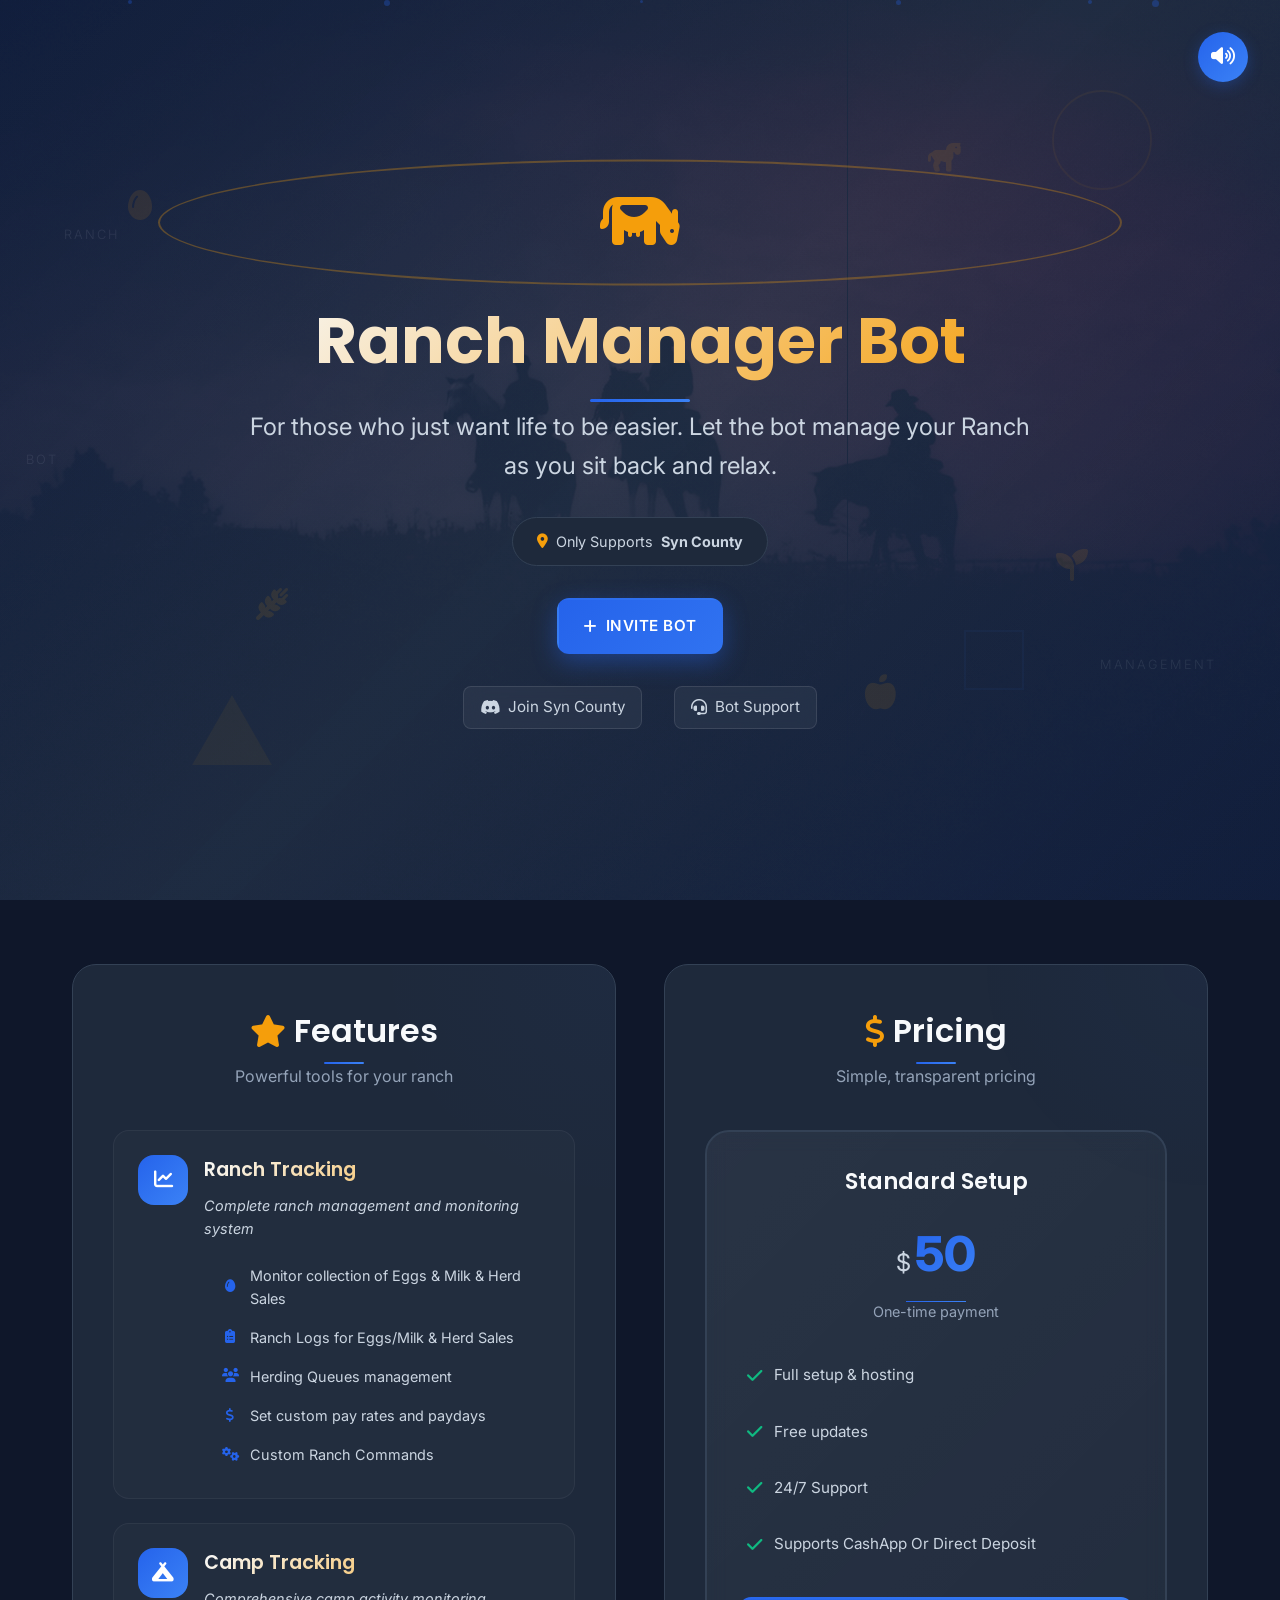
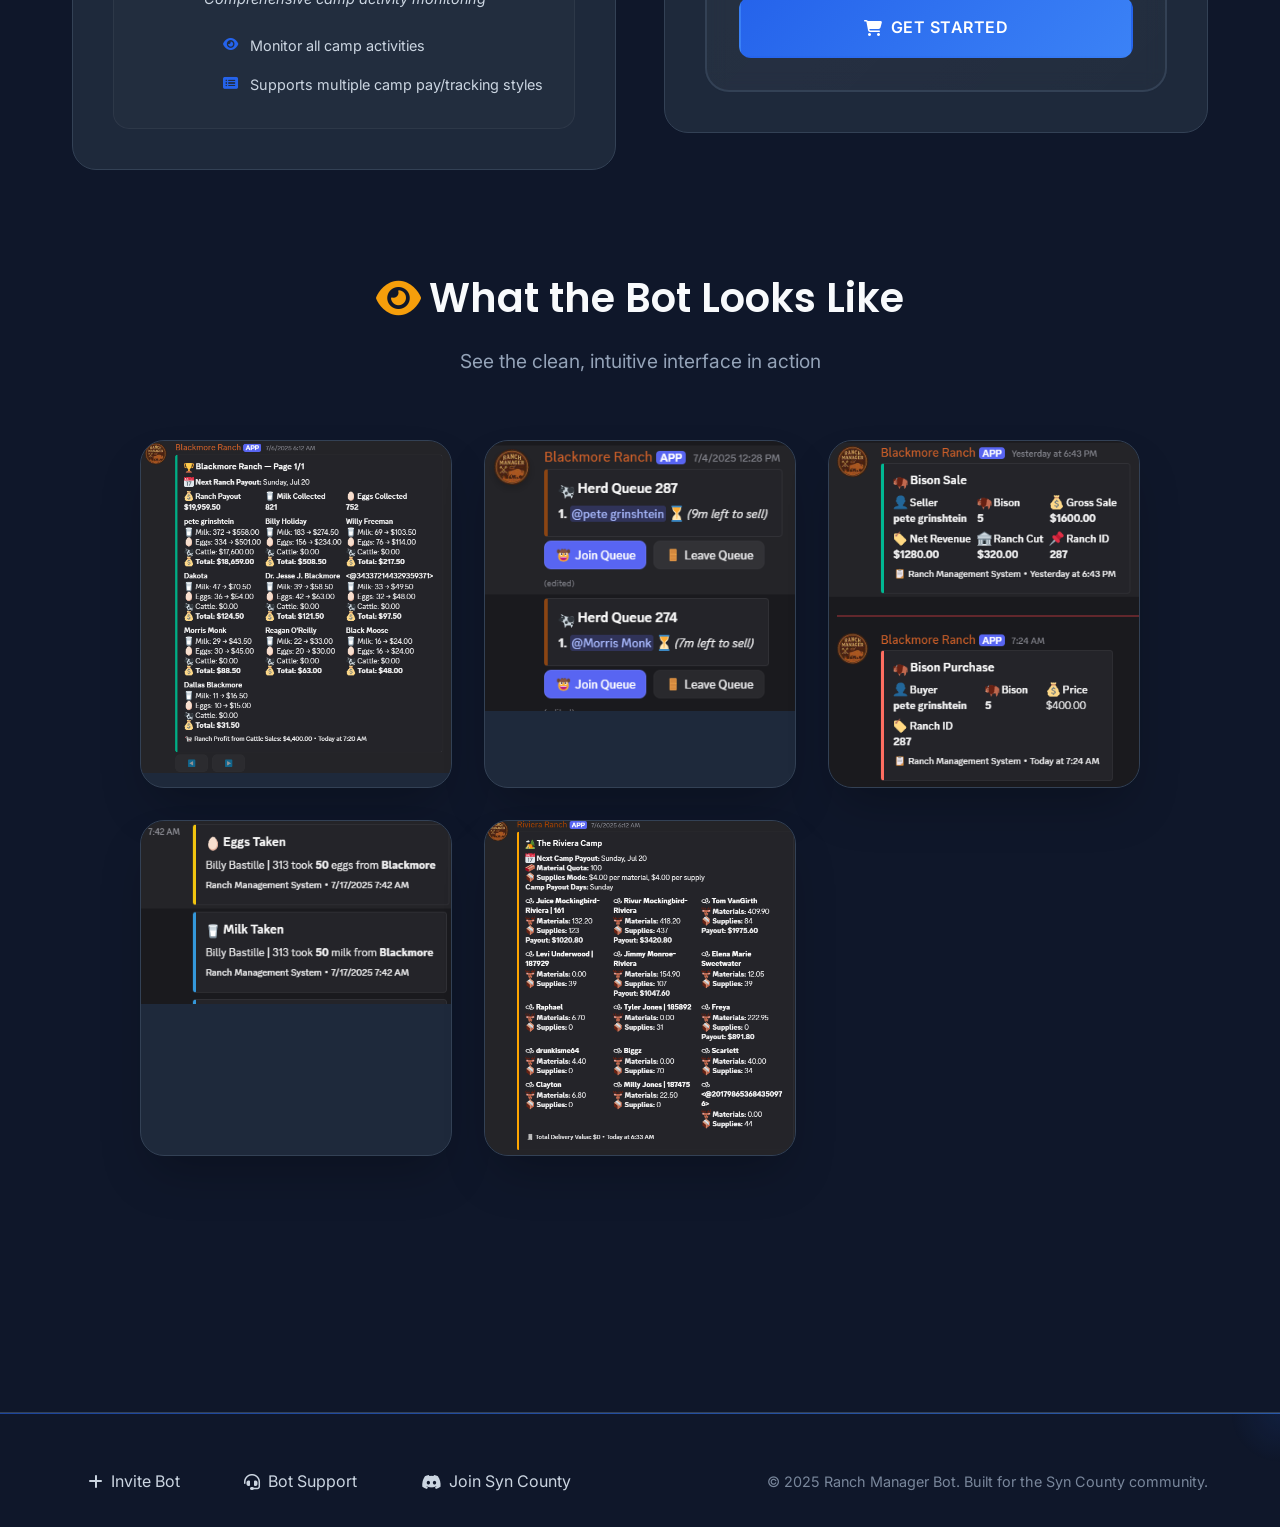
==== commit 851b26ff: "2" ====
--- a/index.html
+++ b/index.html
@@ -51,9 +51,29 @@
       </div>
     </div>
     <div class="hero-decoration">
-      <div class="floating-icon"><i class="fas fa-tractor"></i></div>
       <div class="floating-icon"><i class="fas fa-egg"></i></div>
       <div class="floating-icon"><i class="fas fa-seedling"></i></div>
+      <div class="floating-icon"><i class="fas fa-wheat-awn"></i></div>
+      <div class="floating-icon"><i class="fas fa-horse"></i></div>
+      <div class="floating-icon"><i class="fas fa-apple-alt"></i></div>
+      <div class="hero-particles">
+        <div class="particle"></div>
+        <div class="particle"></div>
+        <div class="particle"></div>
+        <div class="particle"></div>
+        <div class="particle"></div>
+        <div class="particle"></div>
+      </div>
+      <div class="hero-shapes">
+        <div class="shape-circle"></div>
+        <div class="shape-triangle"></div>
+        <div class="shape-square"></div>
+      </div>
+      <div class="floating-text">
+        <span class="floating-word">Ranch</span>
+        <span class="floating-word">Management</span>
+        <span class="floating-word">Bot</span>
+      </div>
     </div>
   </div>
 
--- a/style.css
+++ b/style.css
@@ -404,6 +404,221 @@
   animation-delay: 4s;
 }
 
+.floating-icon:nth-child(4) {
+  top: 15%;
+  right: 25%;
+  animation-delay: 1s;
+  font-size: 1.8rem;
+}
+
+.floating-icon:nth-child(5) {
+  bottom: 20%;
+  right: 30%;
+  animation-delay: 3s;
+  font-size: 2.2rem;
+}
+
+.floating-icon:nth-child(6) {
+  top: 45%;
+  left: 5%;
+  animation-delay: 5s;
+  font-size: 1.6rem;
+}
+
+/* Hero Particles */
+.hero-particles {
+  position: absolute;
+  top: 0;
+  left: 0;
+  right: 0;
+  bottom: 0;
+  overflow: hidden;
+}
+
+.particle {
+  position: absolute;
+  background: var(--primary-color);
+  border-radius: 50%;
+  opacity: 0.3;
+  animation: particleFloat 8s linear infinite;
+}
+
+.particle:nth-child(1) {
+  width: 4px;
+  height: 4px;
+  left: 10%;
+  animation-delay: 0s;
+}
+
+.particle:nth-child(2) {
+  width: 6px;
+  height: 6px;
+  left: 30%;
+  animation-delay: 2s;
+}
+
+.particle:nth-child(3) {
+  width: 3px;
+  height: 3px;
+  left: 50%;
+  animation-delay: 4s;
+}
+
+.particle:nth-child(4) {
+  width: 5px;
+  height: 5px;
+  left: 70%;
+  animation-delay: 1s;
+}
+
+.particle:nth-child(5) {
+  width: 4px;
+  height: 4px;
+  left: 85%;
+  animation-delay: 3s;
+}
+
+.particle:nth-child(6) {
+  width: 7px;
+  height: 7px;
+  left: 90%;
+  animation-delay: 5s;
+}
+
+/* Hero Shapes */
+.hero-shapes {
+  position: absolute;
+  top: 0;
+  left: 0;
+  right: 0;
+  bottom: 0;
+}
+
+.shape-circle,
+.shape-triangle,
+.shape-square {
+  position: absolute;
+  opacity: 0.05;
+  animation: shapeRotate 15s linear infinite;
+}
+
+.shape-circle {
+  width: 100px;
+  height: 100px;
+  border: 2px solid var(--accent-color);
+  border-radius: 50%;
+  top: 10%;
+  right: 10%;
+  animation-delay: 0s;
+}
+
+.shape-triangle {
+  width: 0;
+  height: 0;
+  border-left: 40px solid transparent;
+  border-right: 40px solid transparent;
+  border-bottom: 70px solid var(--accent-color);
+  bottom: 15%;
+  left: 15%;
+  animation-delay: 5s;
+}
+
+.shape-square {
+  width: 60px;
+  height: 60px;
+  border: 2px solid var(--primary-color);
+  top: 70%;
+  right: 20%;
+  animation-delay: 10s;
+}
+
+/* Floating Text */
+.floating-text {
+  position: absolute;
+  top: 0;
+  left: 0;
+  right: 0;
+  bottom: 0;
+}
+
+.floating-word {
+  position: absolute;
+  font-size: 0.8rem;
+  font-weight: 300;
+  color: var(--text-secondary);
+  opacity: 0.1;
+  animation: wordFloat 12s ease-in-out infinite;
+  pointer-events: none;
+  text-transform: uppercase;
+  letter-spacing: 2px;
+}
+
+.floating-word:nth-child(1) {
+  top: 25%;
+  left: 5%;
+  animation-delay: 0s;
+}
+
+.floating-word:nth-child(2) {
+  bottom: 25%;
+  right: 5%;
+  animation-delay: 4s;
+}
+
+.floating-word:nth-child(3) {
+  top: 50%;
+  left: 2%;
+  animation-delay: 8s;
+}
+
+@keyframes particleFloat {
+  0% {
+    transform: translateY(100vh) rotate(0deg);
+    opacity: 0;
+  }
+  10% {
+    opacity: 0.3;
+  }
+  90% {
+    opacity: 0.3;
+  }
+  100% {
+    transform: translateY(-100vh) rotate(360deg);
+    opacity: 0;
+  }
+}
+
+@keyframes shapeRotate {
+  0% {
+    transform: rotate(0deg) scale(1);
+  }
+  50% {
+    transform: rotate(180deg) scale(1.1);
+  }
+  100% {
+    transform: rotate(360deg) scale(1);
+  }
+}
+
+@keyframes wordFloat {
+  0%, 100% {
+    transform: translateY(0px) rotate(0deg);
+    opacity: 0.1;
+  }
+  25% {
+    transform: translateY(-20px) rotate(5deg);
+    opacity: 0.2;
+  }
+  50% {
+    transform: translateY(0px) rotate(-5deg);
+    opacity: 0.15;
+  }
+  75% {
+    transform: translateY(-10px) rotate(3deg);
+    opacity: 0.2;
+  }
+}
+
 /* Container */
 .container {
   max-width: 1200px;
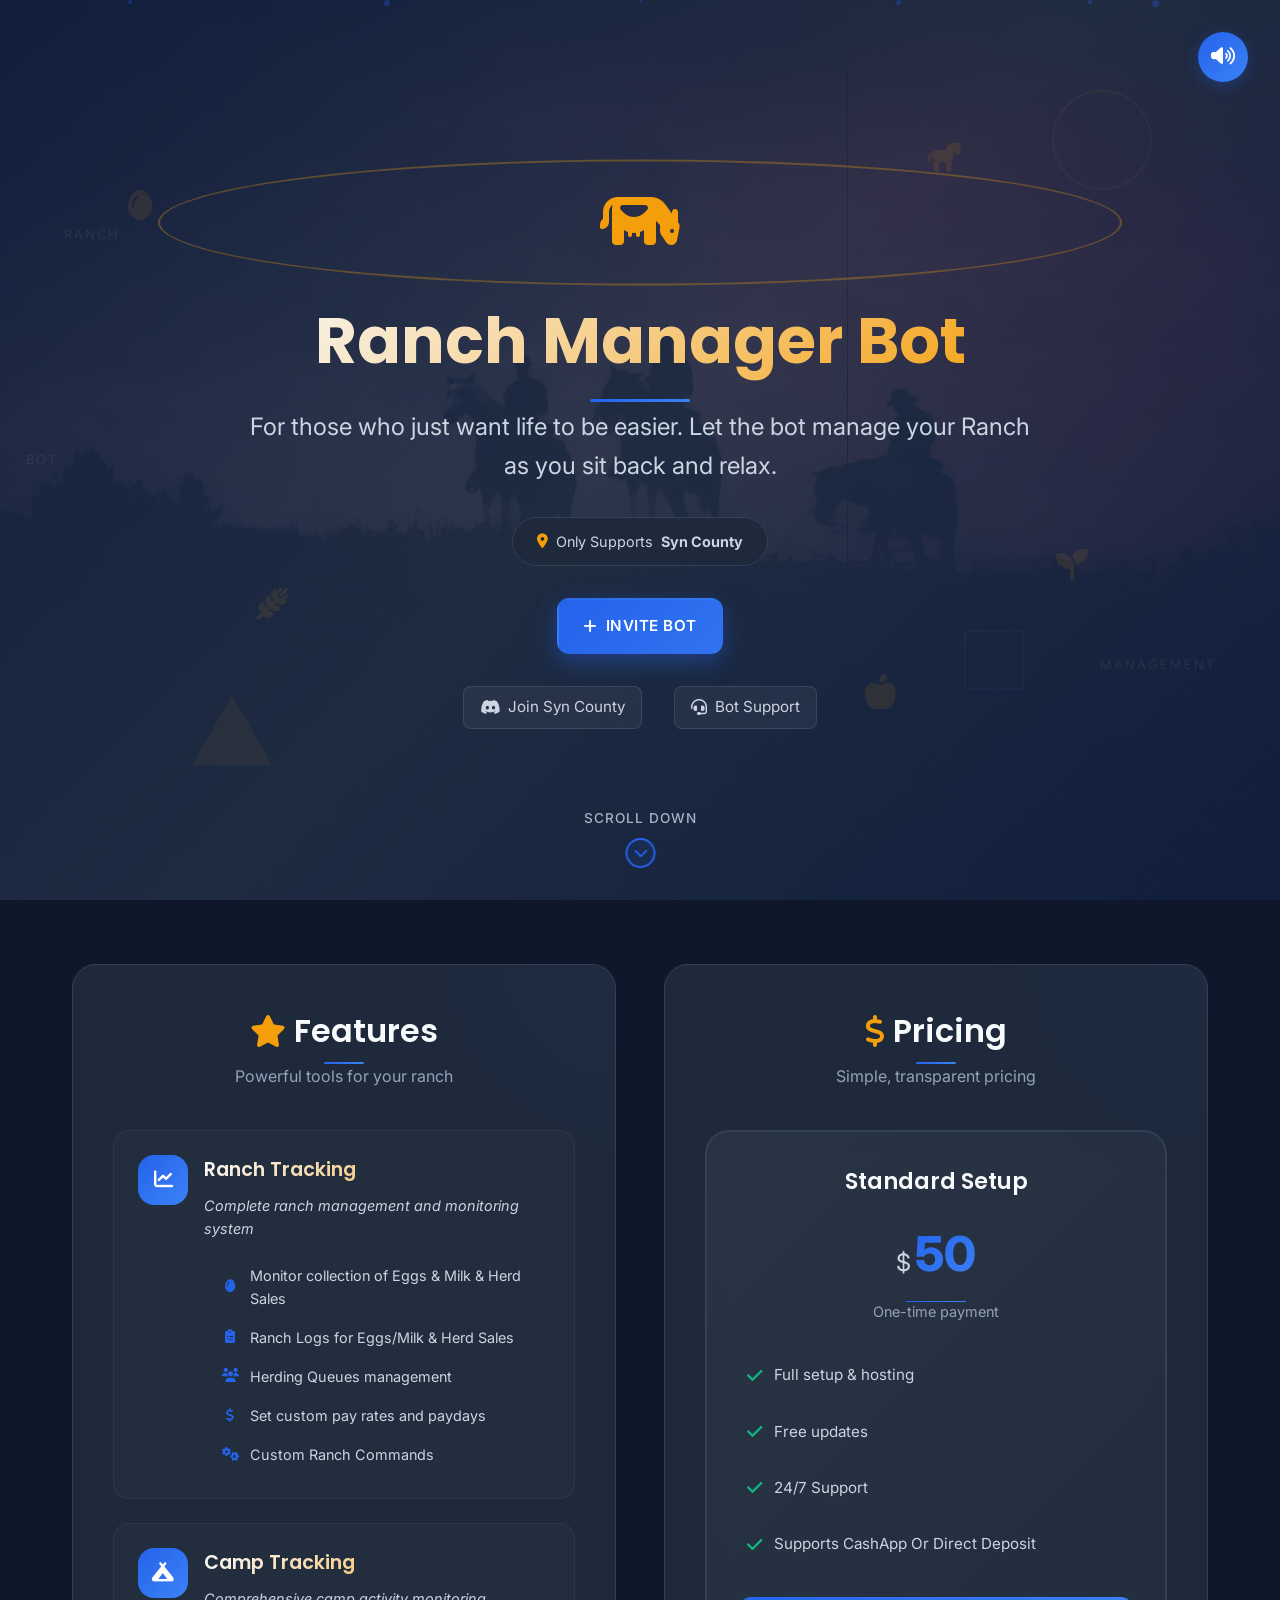
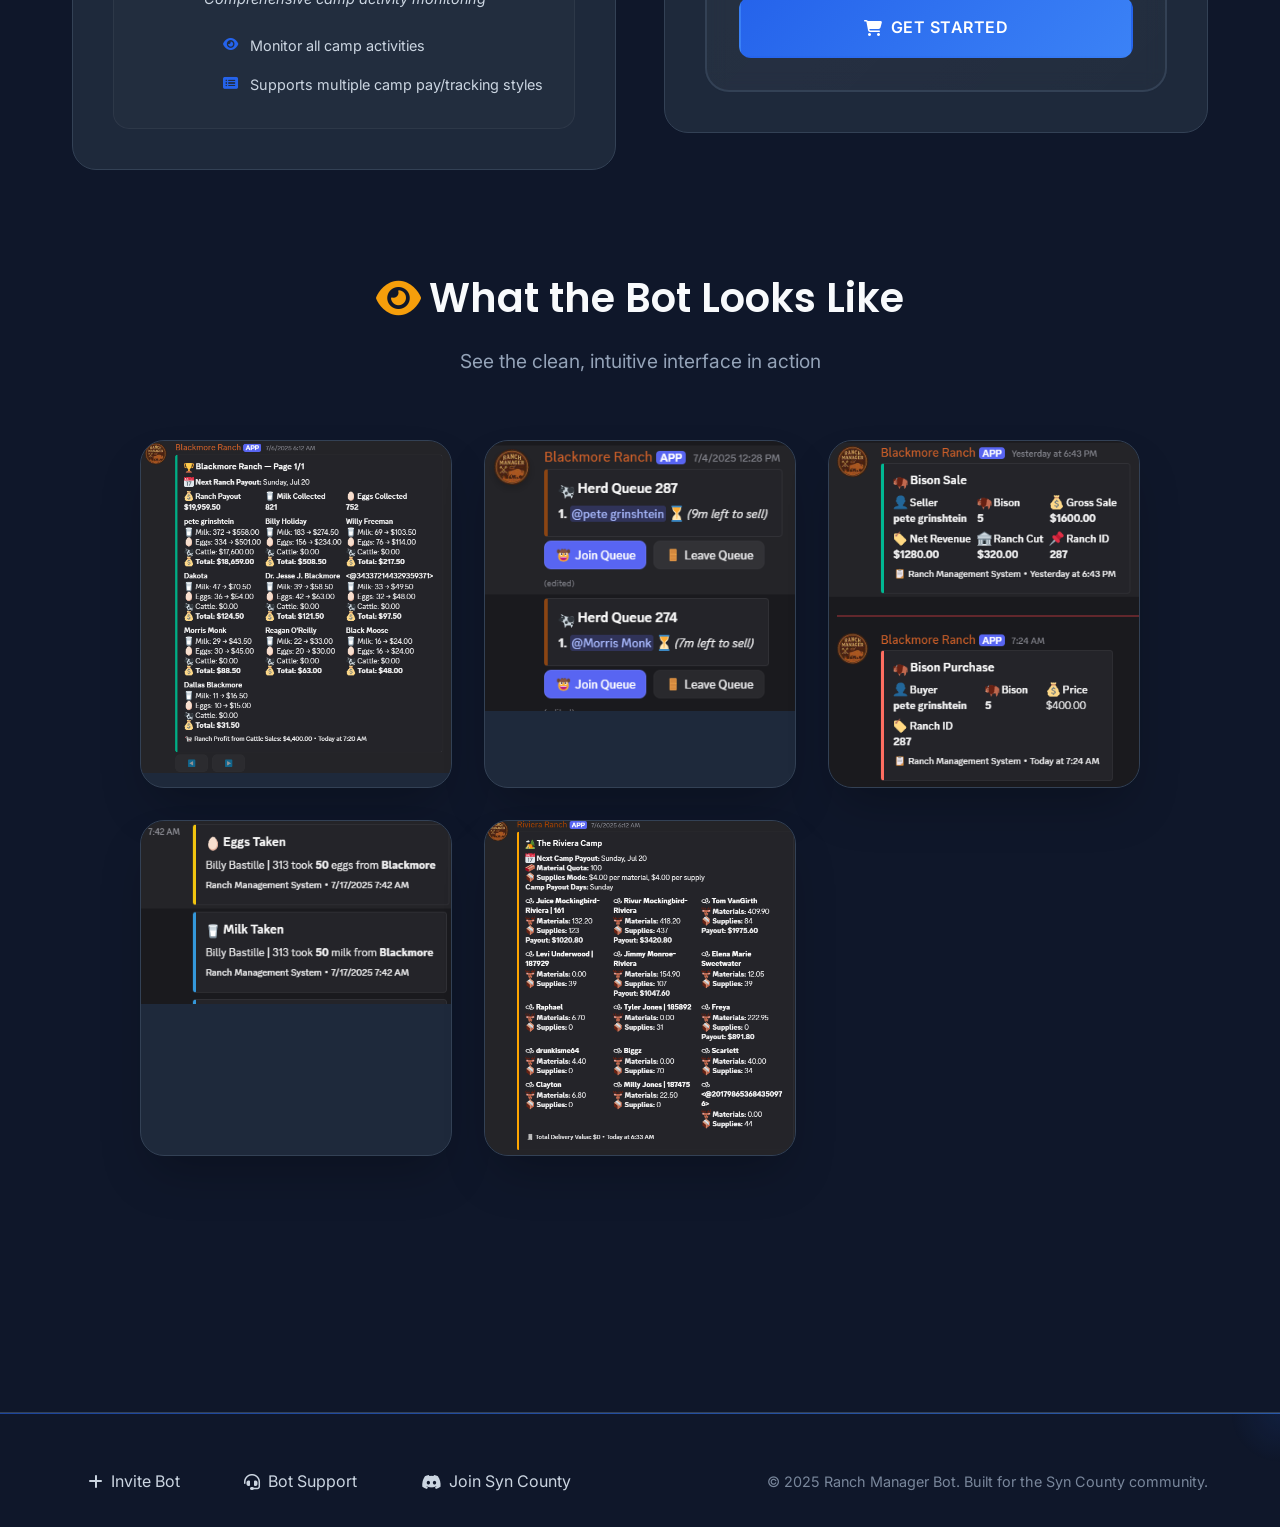
==== commit 6cb4d189: "2" ====
--- a/index.html
+++ b/index.html
@@ -75,6 +75,12 @@
         <span class="floating-word">Bot</span>
       </div>
     </div>
+    <div class="scroll-indicator">
+      <div class="scroll-text">Scroll Down</div>
+      <div class="scroll-arrow">
+        <i class="fas fa-chevron-down"></i>
+      </div>
+    </div>
   </div>
 
   <div class="container">
@@ -323,6 +329,37 @@
       });
     });
 
+    // Scroll Indicator Functionality
+    document.addEventListener('DOMContentLoaded', function() {
+      const scrollIndicator = document.querySelector('.scroll-indicator');
+      const featuresSection = document.getElementById('features-pricing');
+      
+      if (scrollIndicator && featuresSection) {
+        scrollIndicator.addEventListener('click', function() {
+          featuresSection.scrollIntoView({
+            behavior: 'smooth',
+            block: 'start'
+          });
+        });
+      }
+
+      // Hide scroll indicator when user scrolls down
+      let lastScrollTop = 0;
+      window.addEventListener('scroll', function() {
+        const scrollTop = window.pageYOffset || document.documentElement.scrollTop;
+        
+        if (scrollTop > 100) {
+          scrollIndicator.style.opacity = '0';
+          scrollIndicator.style.visibility = 'hidden';
+        } else {
+          scrollIndicator.style.opacity = '1';
+          scrollIndicator.style.visibility = 'visible';
+        }
+        
+        lastScrollTop = scrollTop;
+      });
+    });
+
     // Lightbox functionality
     const galleryImages = [
       { src: 'assets/1.png', alt: 'Ranch Manager Bot - Herding Queue Interface' },
--- a/style.css
+++ b/style.css
@@ -619,6 +619,88 @@
   }
 }
 
+/* Scroll Indicator */
+.scroll-indicator {
+  position: absolute;
+  bottom: 2rem;
+  left: 50%;
+  transform: translateX(-50%);
+  display: flex;
+  flex-direction: column;
+  align-items: center;
+  gap: 0.5rem;
+  cursor: pointer;
+  z-index: 10;
+  animation: scrollBounce 2s ease-in-out infinite;
+}
+
+.scroll-text {
+  font-size: 0.85rem;
+  font-weight: 500;
+  color: var(--text-secondary);
+  text-transform: uppercase;
+  letter-spacing: 1px;
+  opacity: 0.8;
+  transition: all 0.3s ease;
+}
+
+.scroll-arrow {
+  width: 30px;
+  height: 30px;
+  border: 2px solid var(--primary-color);
+  border-radius: 50%;
+  display: flex;
+  align-items: center;
+  justify-content: center;
+  background: rgba(37, 99, 235, 0.1);
+  backdrop-filter: blur(10px);
+  transition: all 0.3s ease;
+}
+
+.scroll-arrow i {
+  color: var(--primary-color);
+  font-size: 0.9rem;
+  animation: arrowBounce 1.5s ease-in-out infinite;
+}
+
+.scroll-indicator:hover {
+  transform: translateX(-50%) translateY(-5px);
+}
+
+.scroll-indicator:hover .scroll-text {
+  color: var(--primary-color);
+  opacity: 1;
+}
+
+.scroll-indicator:hover .scroll-arrow {
+  background: var(--primary-color);
+  box-shadow: 0 8px 25px rgba(37, 99, 235, 0.4);
+}
+
+.scroll-indicator:hover .scroll-arrow i {
+  color: white;
+  animation-play-state: paused;
+  transform: translateY(2px);
+}
+
+@keyframes scrollBounce {
+  0%, 100% {
+    transform: translateX(-50%) translateY(0px);
+  }
+  50% {
+    transform: translateX(-50%) translateY(-10px);
+  }
+}
+
+@keyframes arrowBounce {
+  0%, 100% {
+    transform: translateY(0px);
+  }
+  50% {
+    transform: translateY(3px);
+  }
+}
+
 /* Container */
 .container {
   max-width: 1200px;
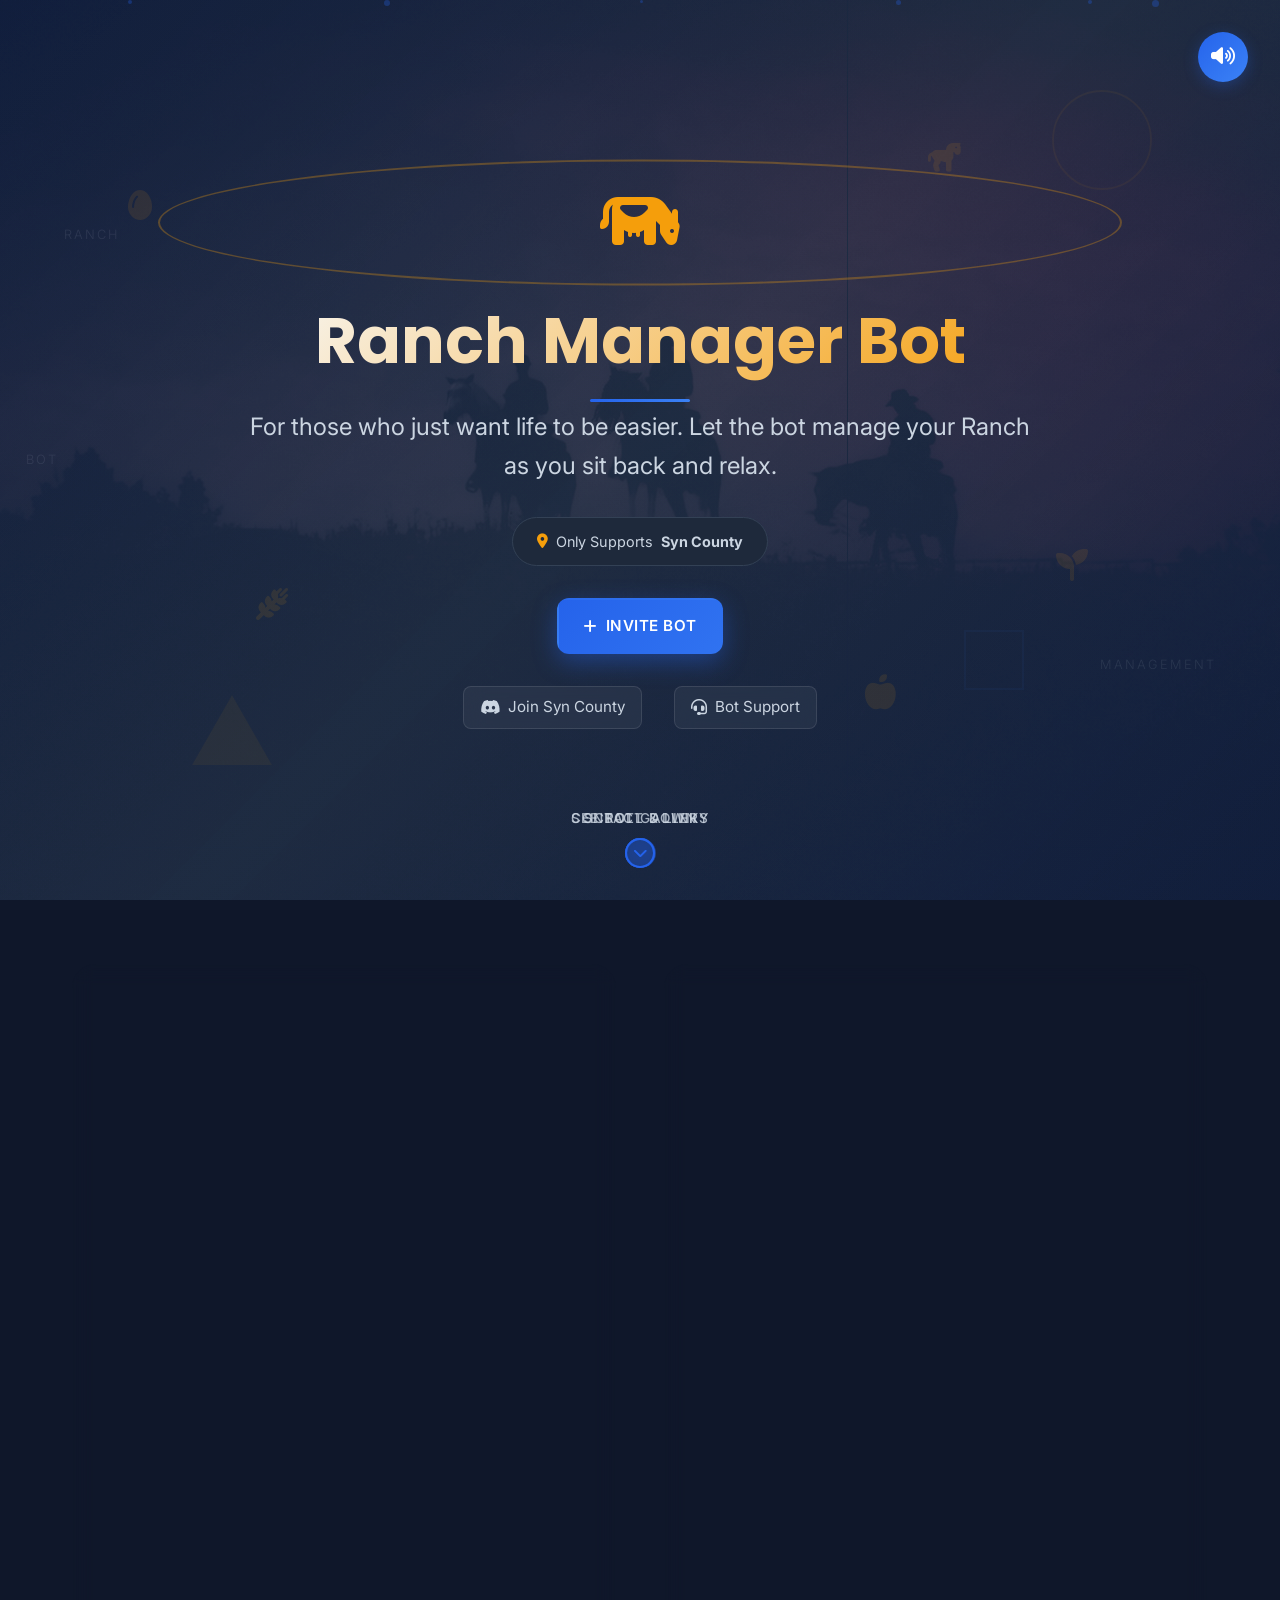
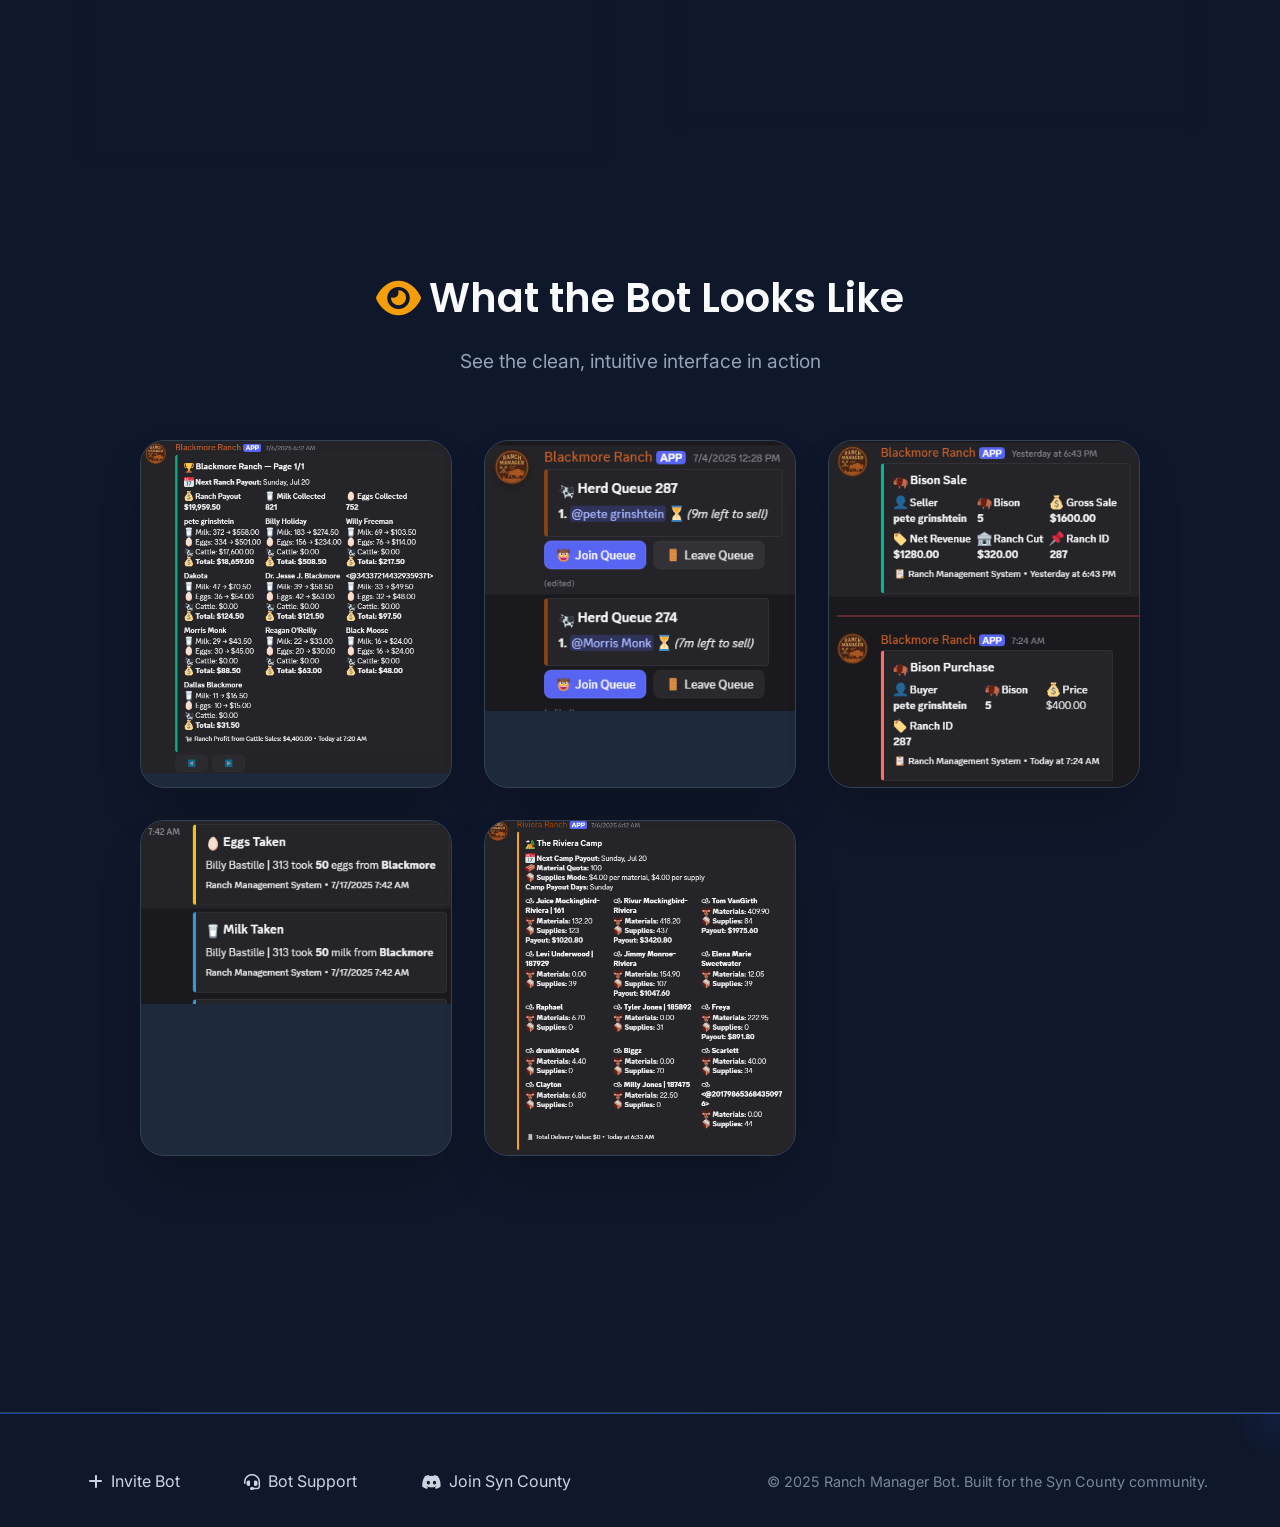
==== commit 48b3d33c: "2" ====
--- a/index.html
+++ b/index.html
@@ -75,7 +75,7 @@
         <span class="floating-word">Bot</span>
       </div>
     </div>
-    <div class="scroll-indicator">
+    <div class="scroll-indicator" data-target="features-pricing">
       <div class="scroll-text">Scroll Down</div>
       <div class="scroll-arrow">
         <i class="fas fa-chevron-down"></i>
@@ -216,6 +216,29 @@
         </div>
       </div>
     </div>
+    <div class="scroll-indicator" data-target="bot-preview">
+      <div class="scroll-text">See Bot Gallery</div>
+      <div class="scroll-arrow">
+        <i class="fas fa-chevron-down"></i>
+      </div>
+    </div>
+  </div>
+
+            </div>
+        </div>
+      </div>
+    </div>
+    <div class="scroll-indicator" data-target="footer">
+      <div class="scroll-text">Contact & Links</div>
+      <div class="scroll-arrow">
+        <i class="fas fa-chevron-down"></i>
+      </div>
+    </div>
+  </div>
+
+  <!-- Scroll to Top Button -->
+  <div class="scroll-to-top" id="scrollToTop">
+    <i class="fas fa-chevron-up"></i>
   </div>
 
   <!-- Lightbox Modal -->
@@ -331,32 +354,70 @@
 
     // Scroll Indicator Functionality
     document.addEventListener('DOMContentLoaded', function() {
-      const scrollIndicator = document.querySelector('.scroll-indicator');
-      const featuresSection = document.getElementById('features-pricing');
-      
-      if (scrollIndicator && featuresSection) {
-        scrollIndicator.addEventListener('click', function() {
-          featuresSection.scrollIntoView({
-            behavior: 'smooth',
-            block: 'start'
+      const scrollIndicators = document.querySelectorAll('.scroll-indicator');
+      const scrollToTopBtn = document.getElementById('scrollToTop');
+      
+      // Handle all scroll indicators
+      scrollIndicators.forEach(indicator => {
+        indicator.addEventListener('click', function() {
+          const targetId = this.getAttribute('data-target');
+          let targetElement;
+          
+          if (targetId === 'footer') {
+            targetElement = document.querySelector('.footer');
+          } else {
+            targetElement = document.getElementById(targetId);
+          }
+          
+          if (targetElement) {
+            targetElement.scrollIntoView({
+              behavior: 'smooth',
+              block: 'start'
+            });
+          }
+        });
+      });
+
+      // Scroll to top functionality
+      if (scrollToTopBtn) {
+        scrollToTopBtn.addEventListener('click', function() {
+          window.scrollTo({
+            top: 0,
+            behavior: 'smooth'
           });
         });
       }
 
-      // Hide scroll indicator when user scrolls down
-      let lastScrollTop = 0;
+      // Show/hide scroll indicators and scroll-to-top button based on scroll position
       window.addEventListener('scroll', function() {
         const scrollTop = window.pageYOffset || document.documentElement.scrollTop;
+        const windowHeight = window.innerHeight;
+        const documentHeight = document.documentElement.scrollHeight;
         
-        if (scrollTop > 100) {
-          scrollIndicator.style.opacity = '0';
-          scrollIndicator.style.visibility = 'hidden';
+        // Show scroll-to-top button when scrolled down
+        if (scrollTop > 300) {
+          scrollToTopBtn.classList.add('visible');
         } else {
-          scrollIndicator.style.opacity = '1';
-          scrollIndicator.style.visibility = 'visible';
+          scrollToTopBtn.classList.remove('visible');
         }
         
-        lastScrollTop = scrollTop;
+        // Hide/show scroll indicators based on their position
+        scrollIndicators.forEach(indicator => {
+          const section = indicator.closest('.section, .hero');
+          if (section) {
+            const sectionRect = section.getBoundingClientRect();
+            const sectionBottom = sectionRect.bottom;
+            
+            // Hide indicator when section is mostly out of view or at bottom of page
+            if (sectionBottom < windowHeight * 0.3 || scrollTop + windowHeight >= documentHeight - 100) {
+              indicator.style.opacity = '0';
+              indicator.style.visibility = 'hidden';
+            } else {
+              indicator.style.opacity = '1';
+              indicator.style.visibility = 'visible';
+            }
+          }
+        });
       });
     });
 
--- a/style.css
+++ b/style.css
@@ -701,6 +701,48 @@
   }
 }
 
+/* Scroll to Top Button */
+.scroll-to-top {
+  position: fixed;
+  bottom: 2rem;
+  right: 2rem;
+  width: 50px;
+  height: 50px;
+  background: var(--gradient-primary);
+  border-radius: 50%;
+  display: flex;
+  align-items: center;
+  justify-content: center;
+  cursor: pointer;
+  z-index: 1000;
+  opacity: 0;
+  visibility: hidden;
+  transform: translateY(20px);
+  transition: all 0.3s ease;
+  box-shadow: 0 4px 15px rgba(37, 99, 235, 0.3);
+}
+
+.scroll-to-top.visible {
+  opacity: 1;
+  visibility: visible;
+  transform: translateY(0);
+}
+
+.scroll-to-top:hover {
+  transform: translateY(-5px) scale(1.1);
+  box-shadow: 0 8px 25px rgba(37, 99, 235, 0.5);
+}
+
+.scroll-to-top i {
+  color: white;
+  font-size: 1.2rem;
+  transition: transform 0.3s ease;
+}
+
+.scroll-to-top:hover i {
+  transform: translateY(-2px);
+}
+
 /* Container */
 .container {
   max-width: 1200px;
@@ -2200,4 +2242,32 @@
     padding: 3rem 1.5rem;
     border-radius: 1rem;
   }
-}
+  
+  .scroll-to-top {
+    bottom: 1rem;
+    right: 1rem;
+    width: 45px;
+    height: 45px;
+  }
+  
+  .scroll-to-top i {
+    font-size: 1rem;
+  }
+  
+  .scroll-indicator {
+    bottom: 1rem;
+  }
+  
+  .scroll-text {
+    font-size: 0.75rem;
+  }
+  
+  .scroll-arrow {
+    width: 25px;
+    height: 25px;
+  }
+  
+  .scroll-arrow i {
+    font-size: 0.8rem;
+  }
+}
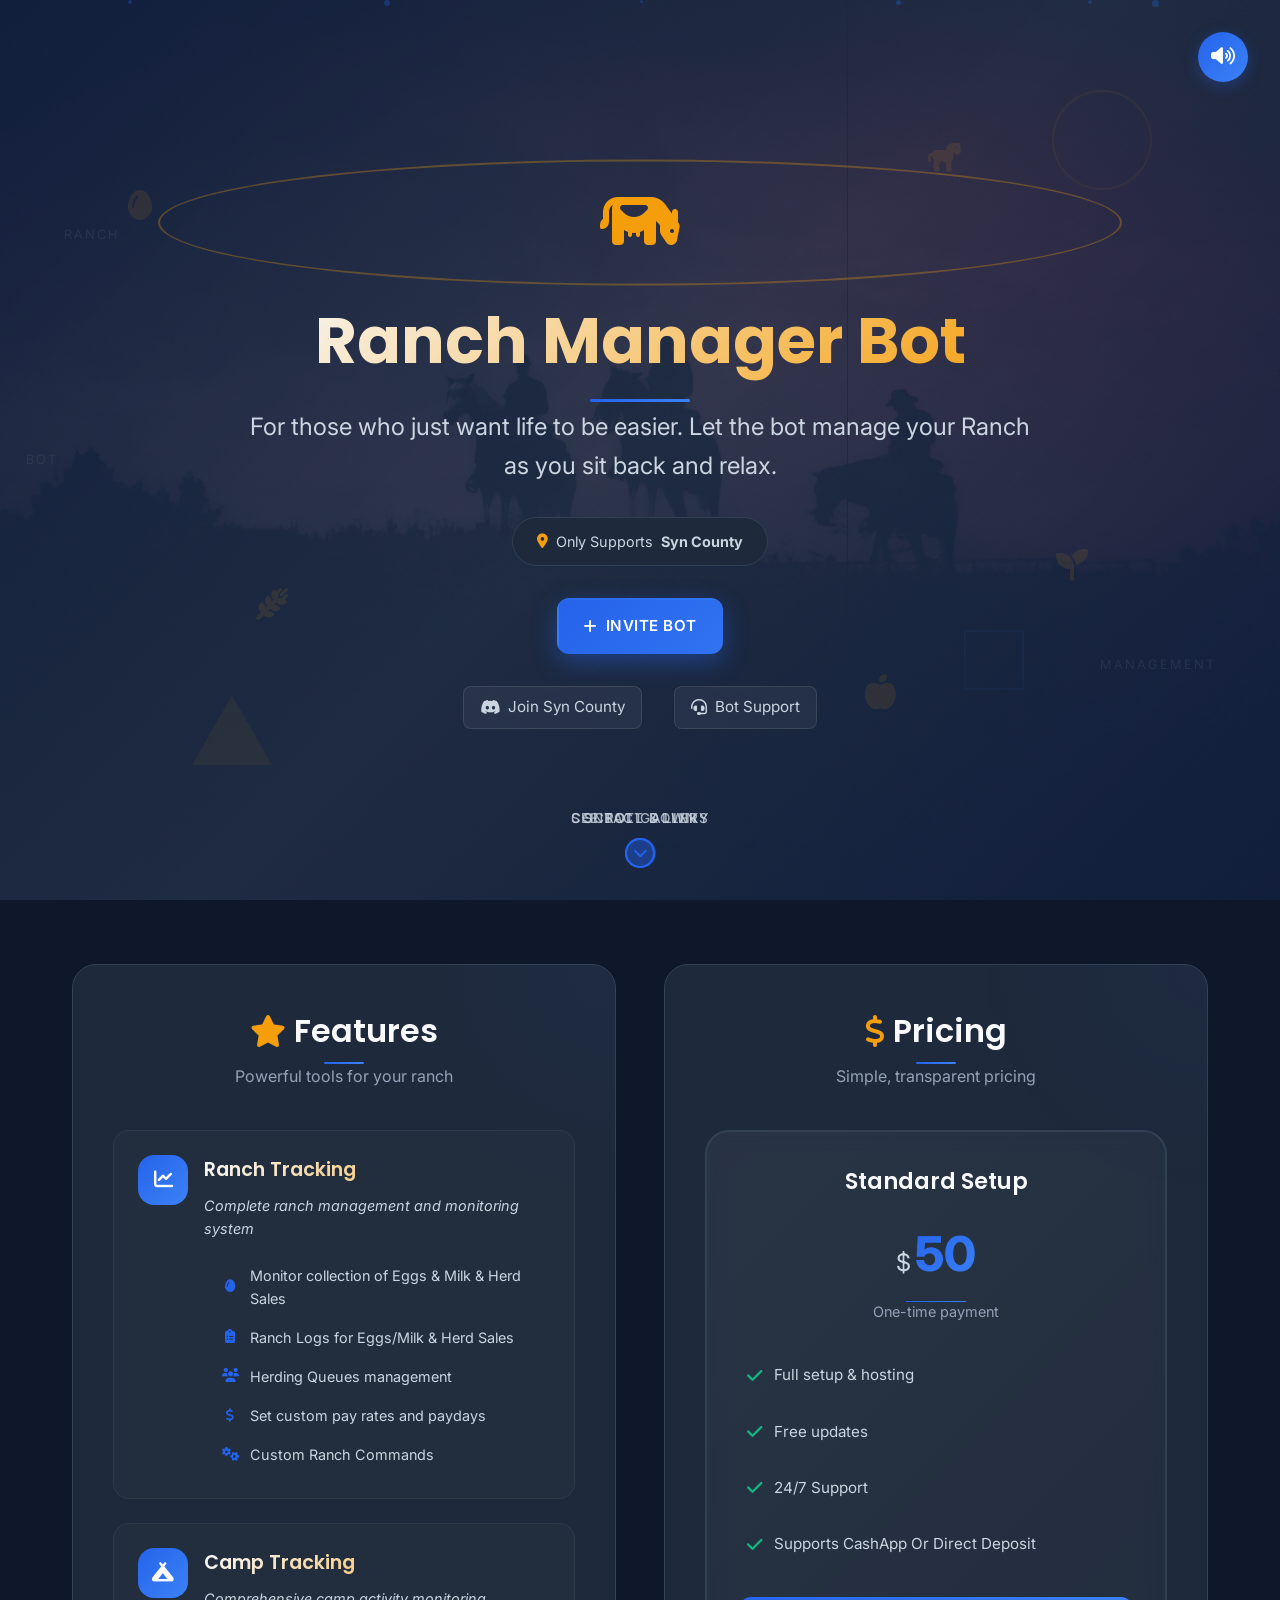
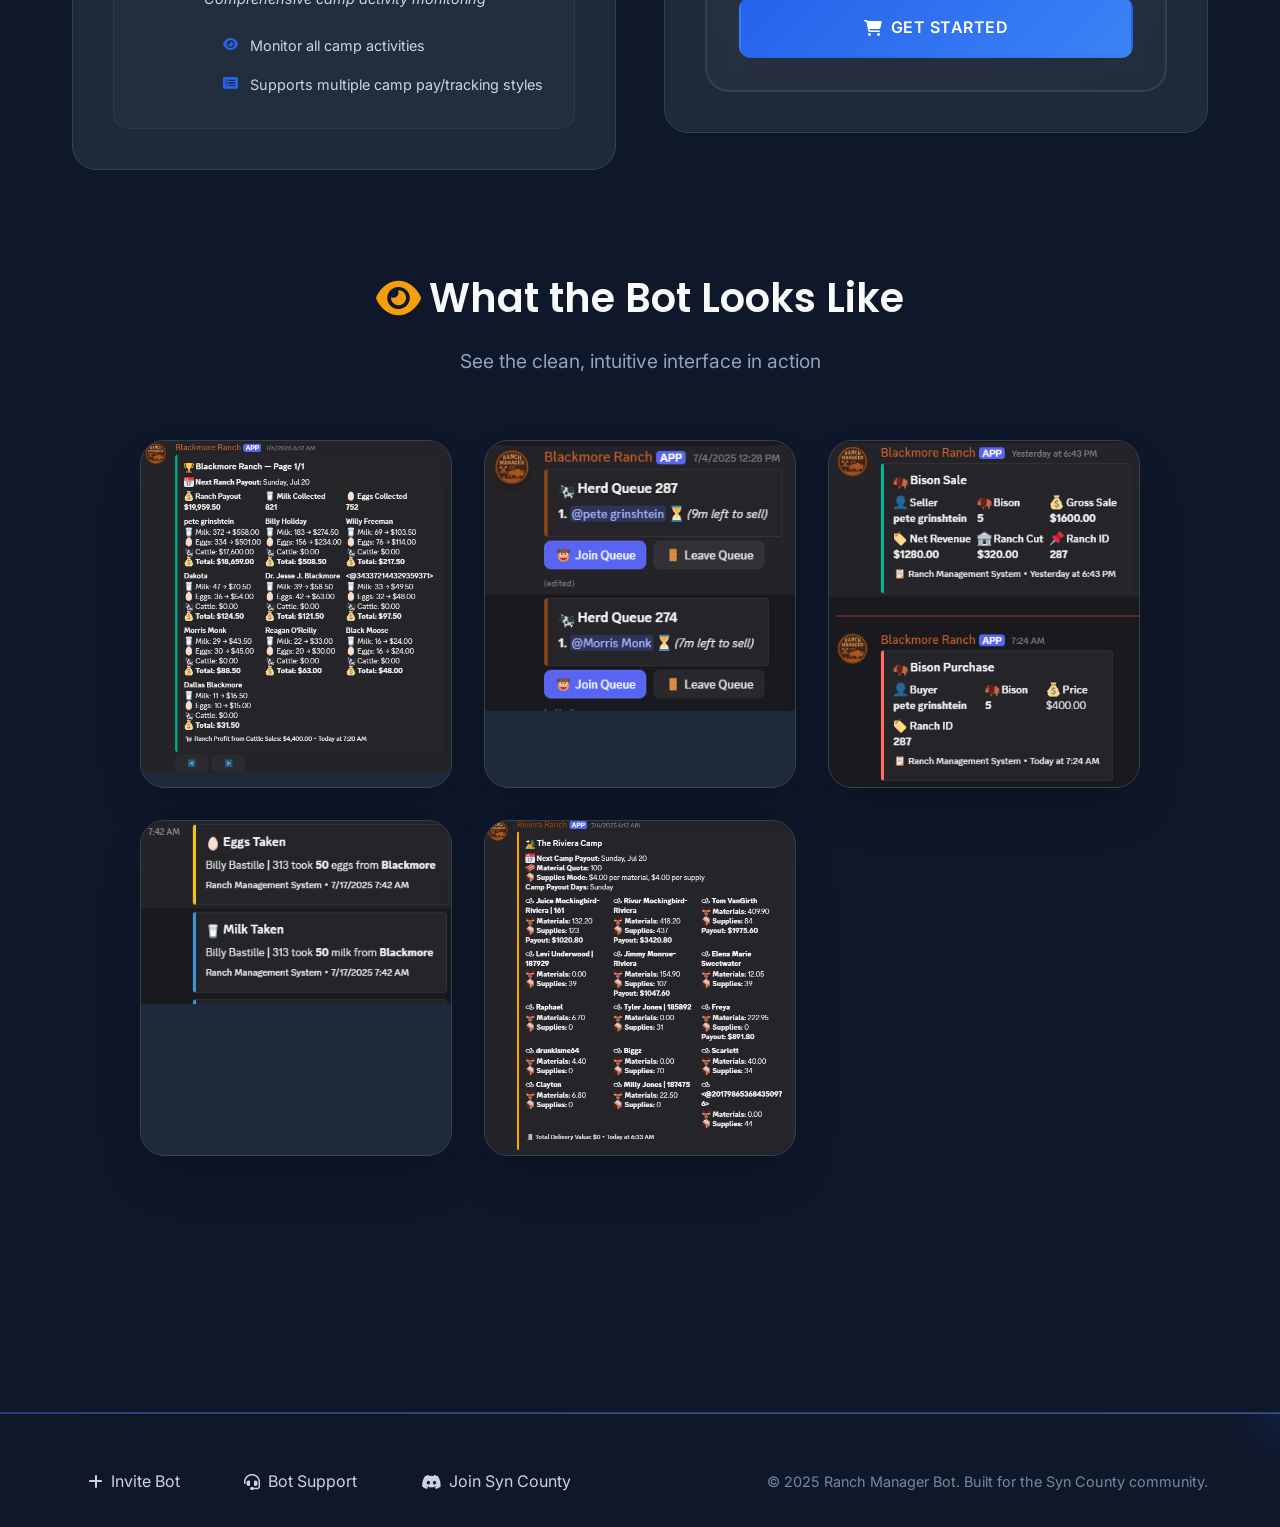
==== commit b5db11a6: "1" ====
--- a/index.html
+++ b/index.html
@@ -169,6 +169,12 @@
         </div>
       </div>
     </div>
+    <div class="scroll-indicator" data-target="bot-preview">
+      <div class="scroll-text">See Bot Gallery</div>
+      <div class="scroll-arrow">
+        <i class="fas fa-chevron-down"></i>
+      </div>
+    </div>
 
     <!-- Bot Preview Section -->
     <div class="section" id="bot-preview">
@@ -213,18 +219,6 @@
               <span>Click to expand</span>
             </div>
           </div>
-        </div>
-      </div>
-    </div>
-    <div class="scroll-indicator" data-target="bot-preview">
-      <div class="scroll-text">See Bot Gallery</div>
-      <div class="scroll-arrow">
-        <i class="fas fa-chevron-down"></i>
-      </div>
-    </div>
-  </div>
-
-            </div>
         </div>
       </div>
     </div>
@@ -401,24 +395,36 @@
           scrollToTopBtn.classList.remove('visible');
         }
         
-        // Hide/show scroll indicators based on their position
+        // Hide/show scroll indicators based on their section's visibility
         scrollIndicators.forEach(indicator => {
           const section = indicator.closest('.section, .hero');
           if (section) {
             const sectionRect = section.getBoundingClientRect();
+            const sectionTop = sectionRect.top;
             const sectionBottom = sectionRect.bottom;
+            const sectionHeight = sectionRect.height;
             
-            // Hide indicator when section is mostly out of view or at bottom of page
-            if (sectionBottom < windowHeight * 0.3 || scrollTop + windowHeight >= documentHeight - 100) {
+            // Show indicator only if:
+            // 1. Section is currently visible (at least 30% of section is in viewport)
+            // 2. We're not at the very bottom of the page
+            // 3. Section is not completely scrolled past
+            const sectionVisiblePercent = Math.max(0, Math.min(windowHeight, sectionBottom) - Math.max(0, sectionTop)) / sectionHeight;
+            const isAtBottom = scrollTop + windowHeight >= documentHeight - 50;
+            const isCurrentSection = sectionVisiblePercent > 0.3 && sectionBottom > windowHeight * 0.5;
+            
+            if (isCurrentSection && !isAtBottom) {
+              indicator.style.opacity = '1';
+              indicator.style.visibility = 'visible';
+            } else {
               indicator.style.opacity = '0';
               indicator.style.visibility = 'hidden';
-            } else {
-              indicator.style.opacity = '1';
-              indicator.style.visibility = 'visible';
             }
           }
         });
       });
+      
+      // Initial check on page load
+      window.dispatchEvent(new Event('scroll'));
     });
 
     // Lightbox functionality
--- a/style.css
+++ b/style.css
@@ -632,6 +632,22 @@
   cursor: pointer;
   z-index: 10;
   animation: scrollBounce 2s ease-in-out infinite;
+  opacity: 1;
+  visibility: visible;
+  transition: opacity 0.3s ease, visibility 0.3s ease;
+}
+
+/* Different positioning for different sections */
+.hero .scroll-indicator {
+  bottom: 2rem;
+}
+
+.section .scroll-indicator {
+  position: relative;
+  bottom: auto;
+  margin: 2rem auto 0;
+  transform: none;
+  left: auto;
 }
 
 .scroll-text {
@@ -753,6 +769,7 @@
 /* Section Styles */
 .section {
   margin-bottom: 6rem;
+  position: relative;
 }
 
 .section-header {
@@ -2256,6 +2273,11 @@
   
   .scroll-indicator {
     bottom: 1rem;
+    margin: 1.5rem auto 0;
+  }
+  
+  .hero .scroll-indicator {
+    bottom: 1rem;
   }
   
   .scroll-text {
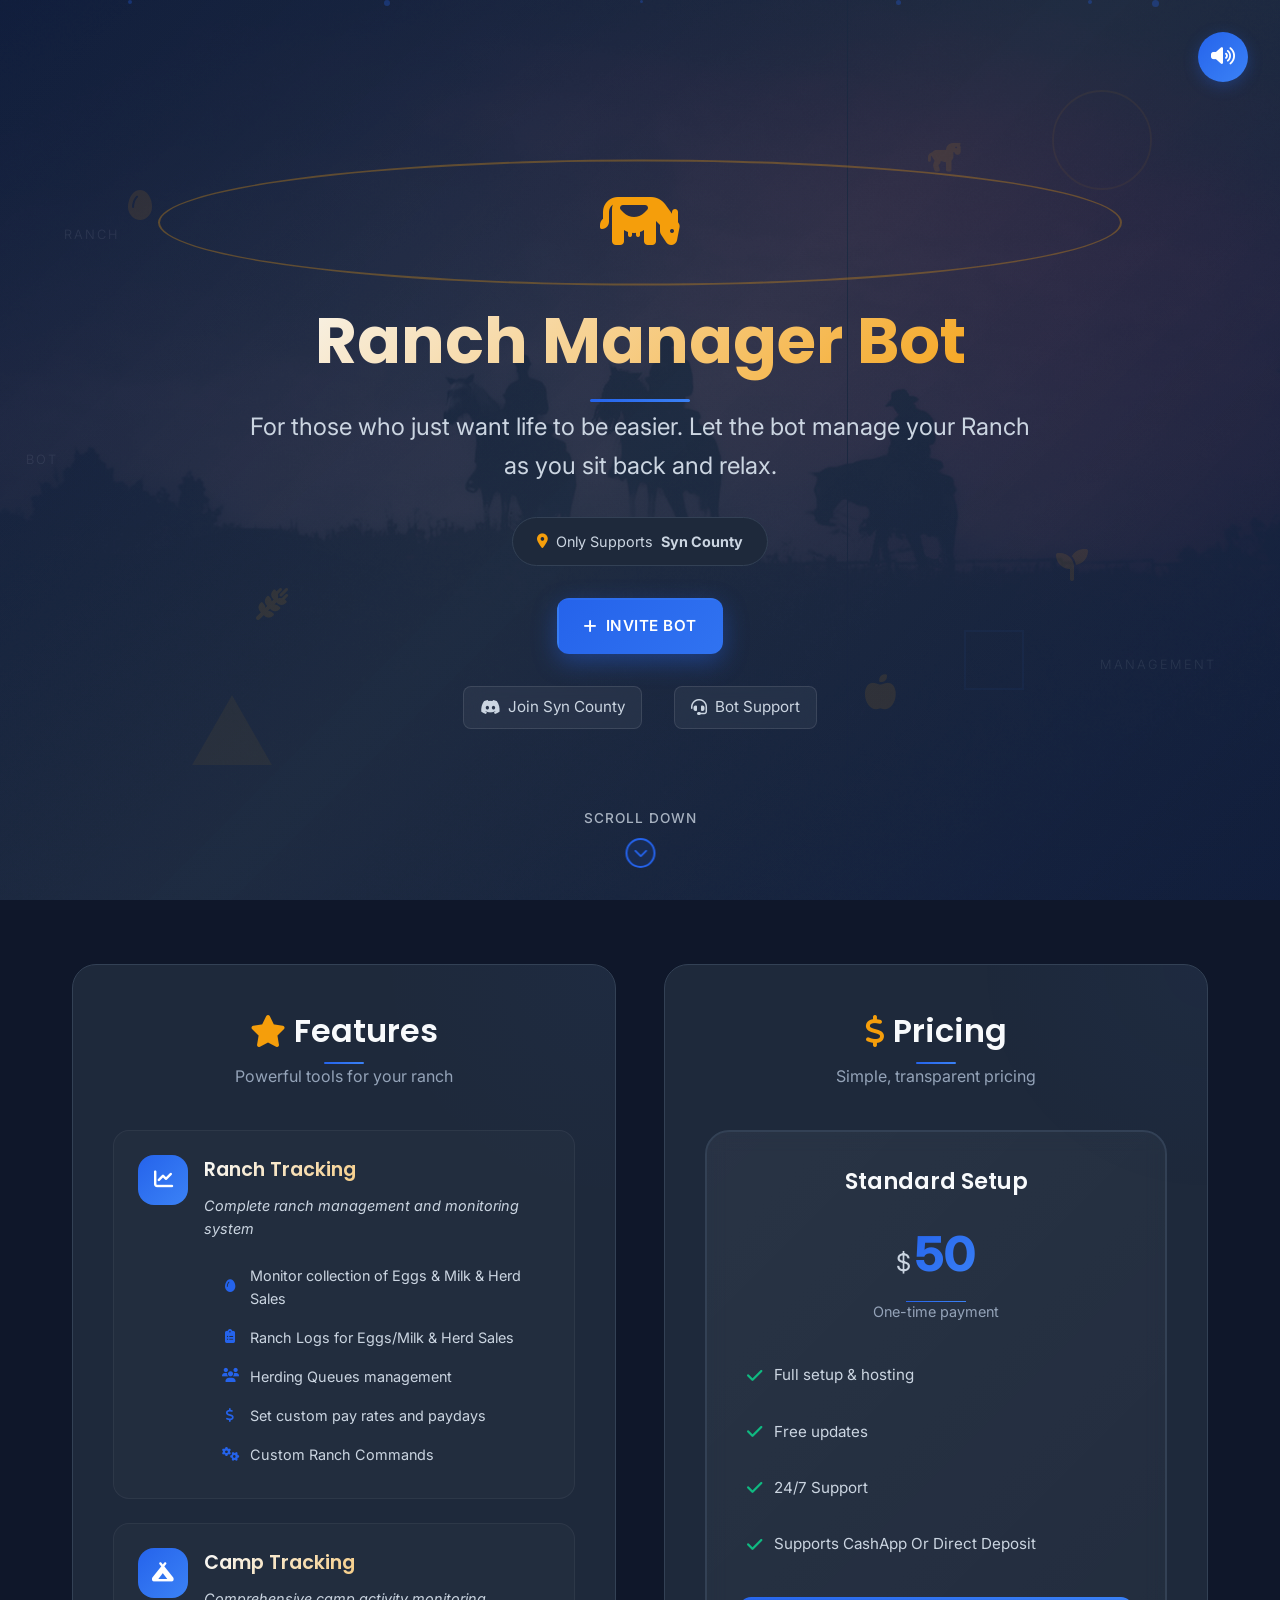
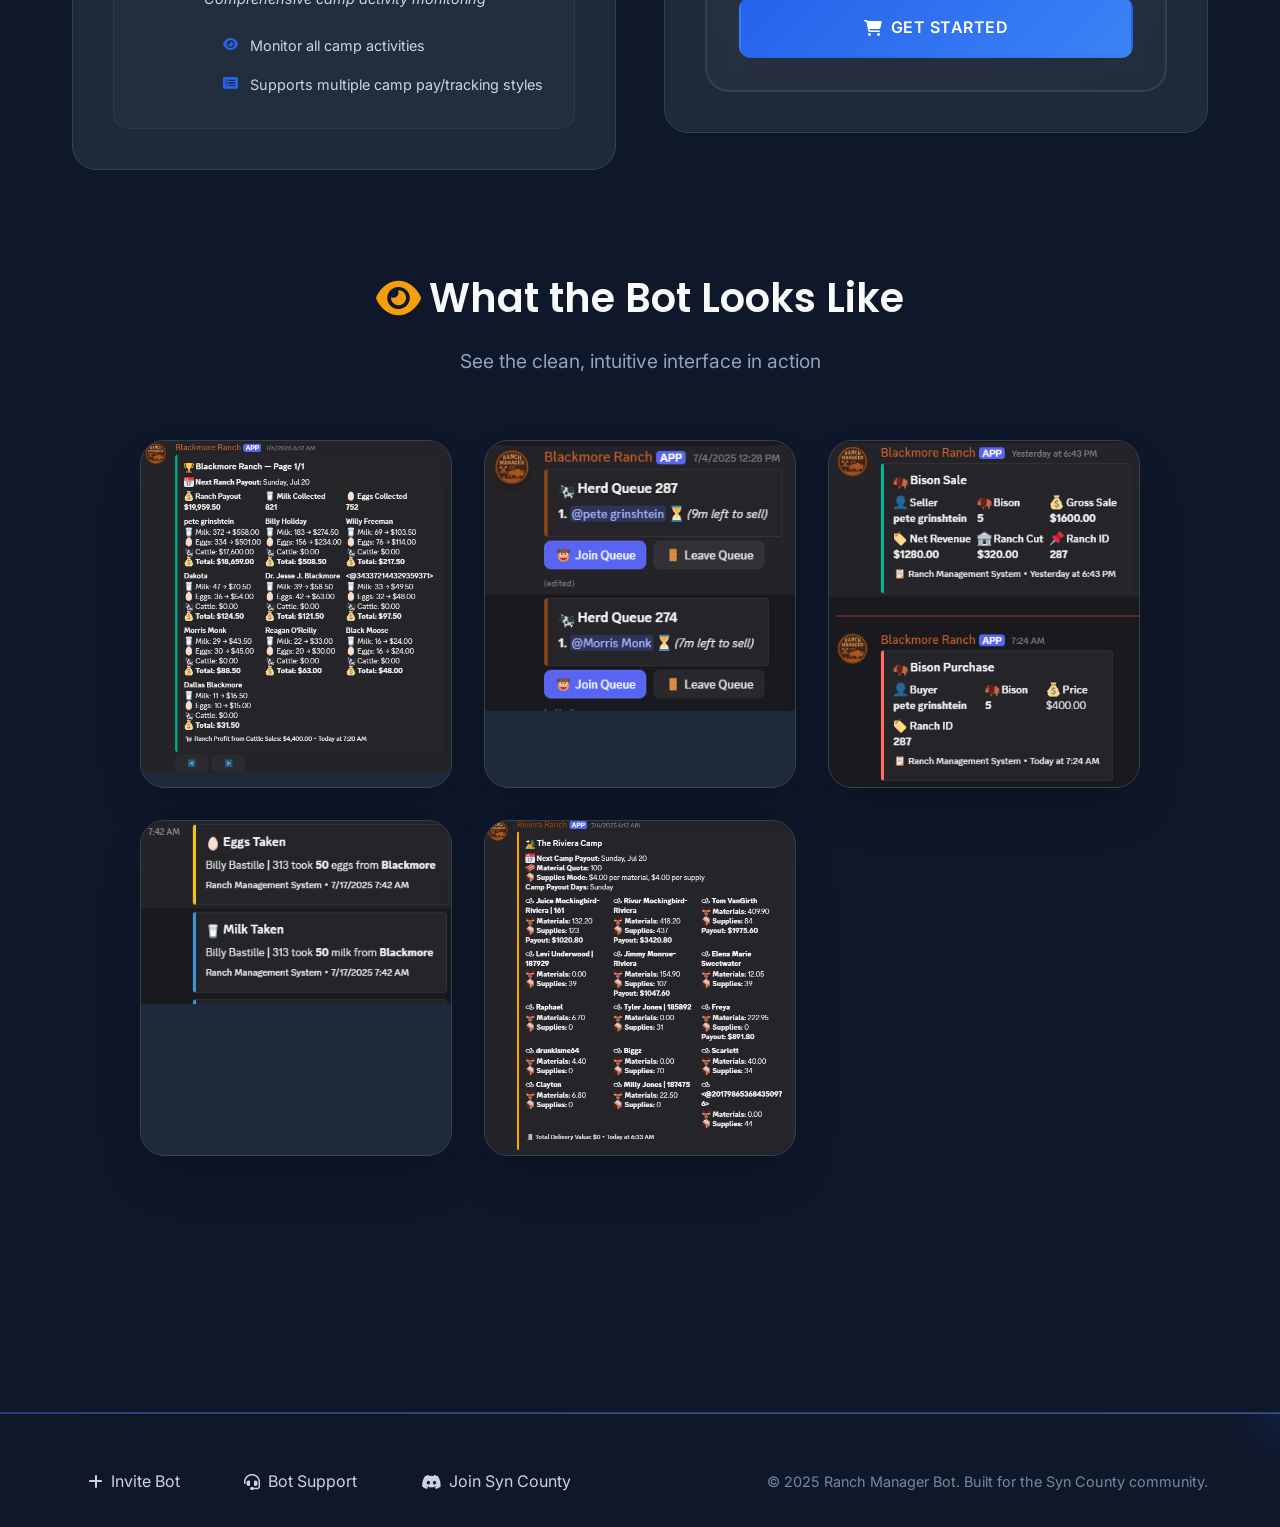
==== commit 104effa9: "1" ====
--- a/index.html
+++ b/index.html
@@ -395,32 +395,50 @@
           scrollToTopBtn.classList.remove('visible');
         }
         
-        // Hide/show scroll indicators based on their section's visibility
+        // First, hide all scroll indicators
         scrollIndicators.forEach(indicator => {
-          const section = indicator.closest('.section, .hero');
-          if (section) {
-            const sectionRect = section.getBoundingClientRect();
-            const sectionTop = sectionRect.top;
-            const sectionBottom = sectionRect.bottom;
-            const sectionHeight = sectionRect.height;
-            
-            // Show indicator only if:
-            // 1. Section is currently visible (at least 30% of section is in viewport)
-            // 2. We're not at the very bottom of the page
-            // 3. Section is not completely scrolled past
-            const sectionVisiblePercent = Math.max(0, Math.min(windowHeight, sectionBottom) - Math.max(0, sectionTop)) / sectionHeight;
-            const isAtBottom = scrollTop + windowHeight >= documentHeight - 50;
-            const isCurrentSection = sectionVisiblePercent > 0.3 && sectionBottom > windowHeight * 0.5;
-            
-            if (isCurrentSection && !isAtBottom) {
-              indicator.style.opacity = '1';
-              indicator.style.visibility = 'visible';
-            } else {
-              indicator.style.opacity = '0';
-              indicator.style.visibility = 'hidden';
+          indicator.style.opacity = '0';
+          indicator.style.visibility = 'hidden';
+        });
+        
+        // Then show only the appropriate one based on current section
+        const heroSection = document.querySelector('.hero');
+        const featuresPricingSection = document.getElementById('features-pricing');
+        const botPreviewSection = document.getElementById('bot-preview');
+        
+        const heroRect = heroSection.getBoundingClientRect();
+        const featuresRect = featuresPricingSection.getBoundingClientRect();
+        const botPreviewRect = botPreviewSection.getBoundingClientRect();
+        
+        const isAtBottom = scrollTop + windowHeight >= documentHeight - 100;
+        
+        // Don't show any indicators if we're at the bottom
+        if (!isAtBottom) {
+          // Show hero scroll indicator if hero section is visible and not mostly scrolled past
+          if (heroRect.bottom > windowHeight * 0.3 && heroRect.top < windowHeight * 0.7) {
+            const heroIndicator = heroSection.querySelector('.scroll-indicator');
+            if (heroIndicator) {
+              heroIndicator.style.opacity = '1';
+              heroIndicator.style.visibility = 'visible';
             }
           }
-        });
+          // Show features-pricing scroll indicator if that section is visible
+          else if (featuresRect.top < windowHeight * 0.7 && featuresRect.bottom > windowHeight * 0.3) {
+            const featuresIndicator = document.querySelector('[data-target="bot-preview"]');
+            if (featuresIndicator) {
+              featuresIndicator.style.opacity = '1';
+              featuresIndicator.style.visibility = 'visible';
+            }
+          }
+          // Show bot-preview scroll indicator if that section is visible
+          else if (botPreviewRect.top < windowHeight * 0.7 && botPreviewRect.bottom > windowHeight * 0.3) {
+            const botIndicator = document.querySelector('[data-target="footer"]');
+            if (botIndicator) {
+              botIndicator.style.opacity = '1';
+              botIndicator.style.visibility = 'visible';
+            }
+          }
+        }
       });
       
       // Initial check on page load
--- a/style.css
+++ b/style.css
@@ -632,8 +632,8 @@
   cursor: pointer;
   z-index: 10;
   animation: scrollBounce 2s ease-in-out infinite;
-  opacity: 1;
-  visibility: visible;
+  opacity: 0;
+  visibility: hidden;
   transition: opacity 0.3s ease, visibility 0.3s ease;
 }
 
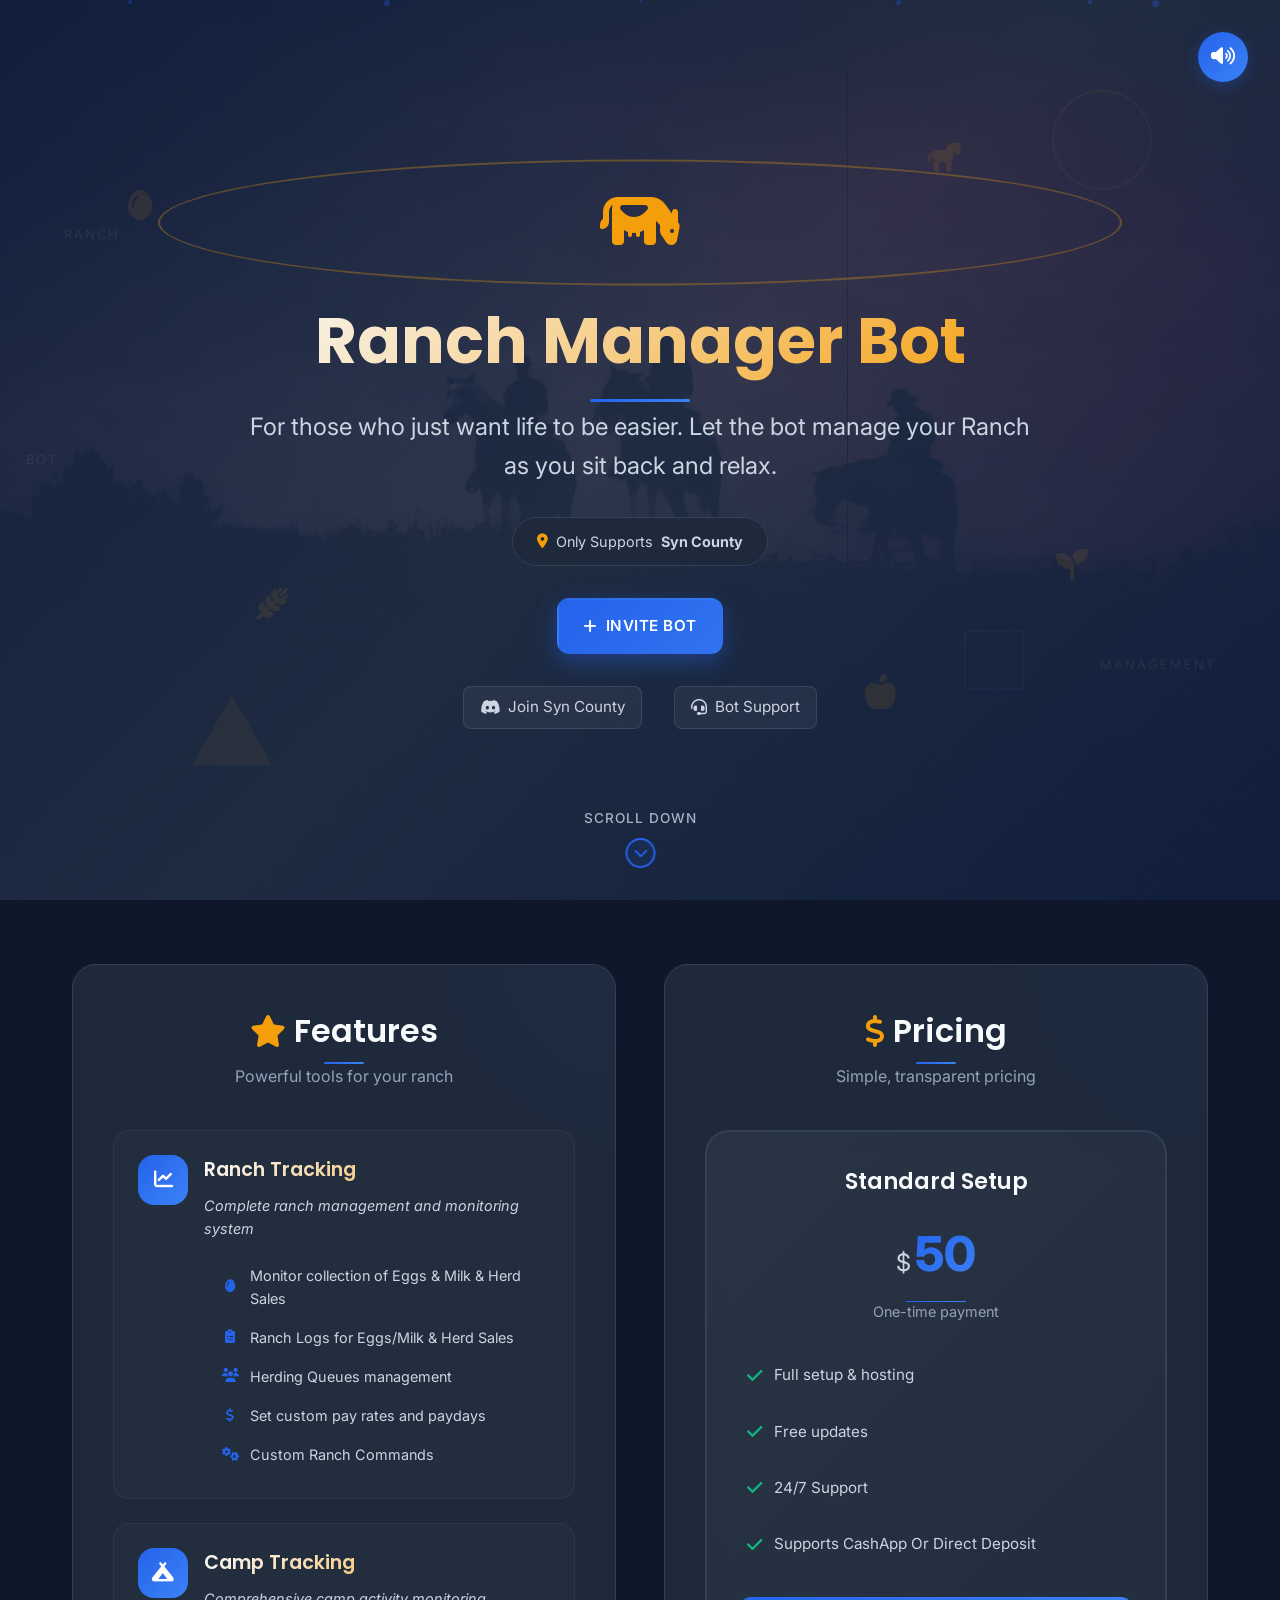
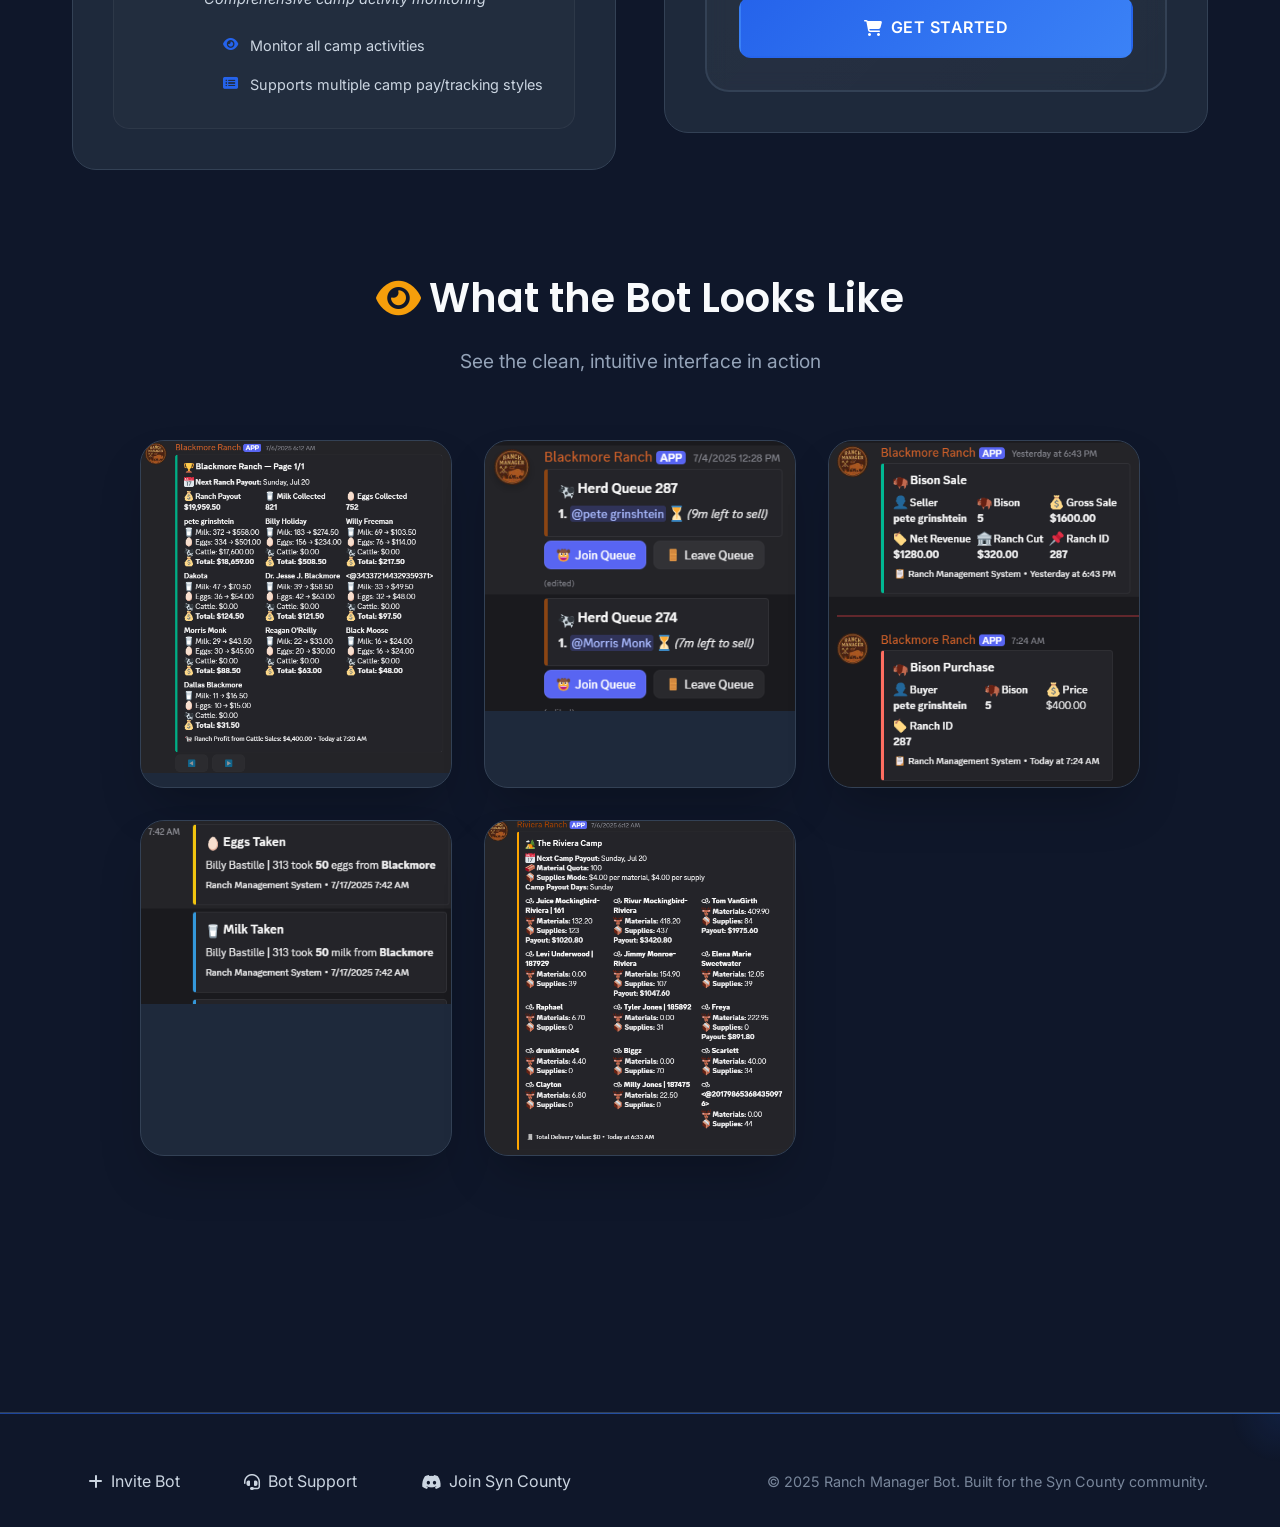
==== commit 1d571613: "1" ====
--- a/index.html
+++ b/index.html
@@ -414,8 +414,8 @@
         
         // Don't show any indicators if we're at the bottom
         if (!isAtBottom) {
-          // Show hero scroll indicator if hero section is visible and not mostly scrolled past
-          if (heroRect.bottom > windowHeight * 0.3 && heroRect.top < windowHeight * 0.7) {
+          // Show hero scroll indicator if hero section is visible
+          if (heroRect.bottom > 0 && heroRect.top < windowHeight) {
             const heroIndicator = heroSection.querySelector('.scroll-indicator');
             if (heroIndicator) {
               heroIndicator.style.opacity = '1';
@@ -423,7 +423,7 @@
             }
           }
           // Show features-pricing scroll indicator if that section is visible
-          else if (featuresRect.top < windowHeight * 0.7 && featuresRect.bottom > windowHeight * 0.3) {
+          else if (featuresRect.top < windowHeight && featuresRect.bottom > 0) {
             const featuresIndicator = document.querySelector('[data-target="bot-preview"]');
             if (featuresIndicator) {
               featuresIndicator.style.opacity = '1';
@@ -431,7 +431,7 @@
             }
           }
           // Show bot-preview scroll indicator if that section is visible
-          else if (botPreviewRect.top < windowHeight * 0.7 && botPreviewRect.bottom > windowHeight * 0.3) {
+          else if (botPreviewRect.top < windowHeight && botPreviewRect.bottom > 0) {
             const botIndicator = document.querySelector('[data-target="footer"]');
             if (botIndicator) {
               botIndicator.style.opacity = '1';
